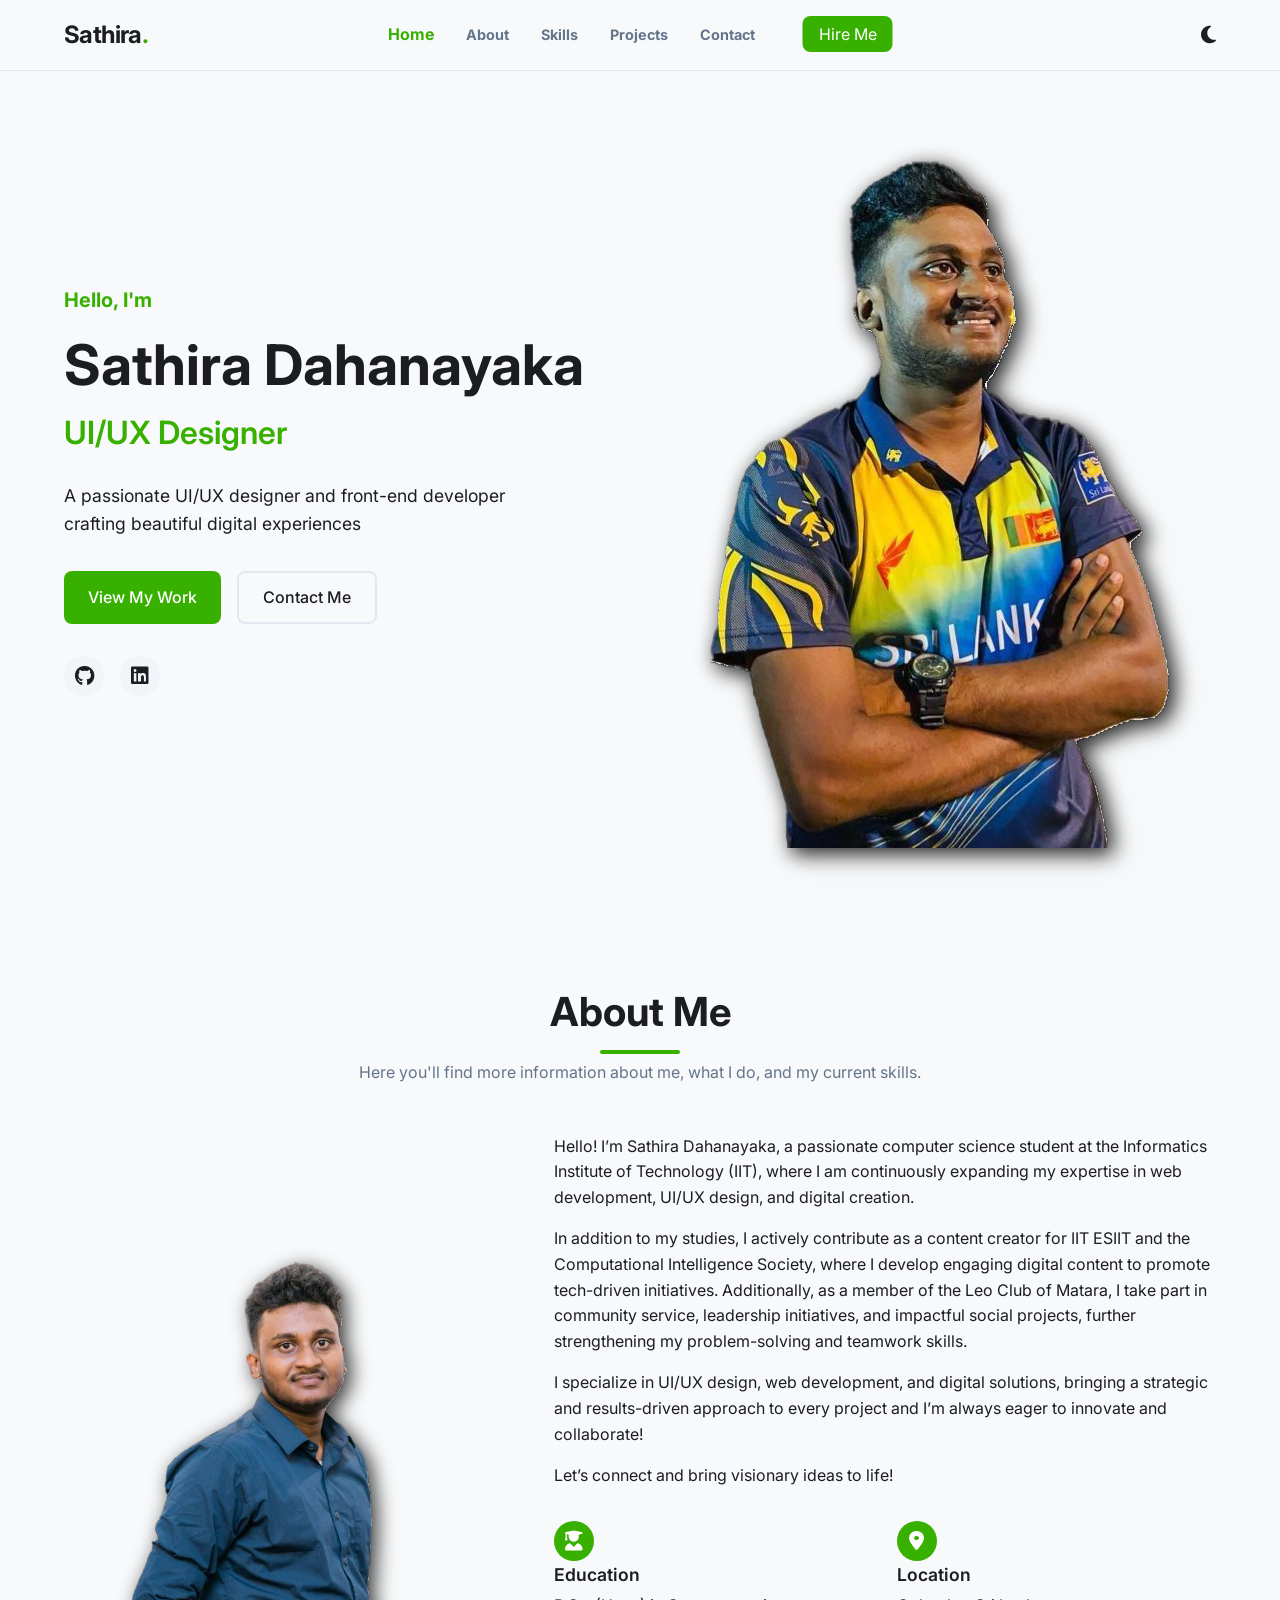
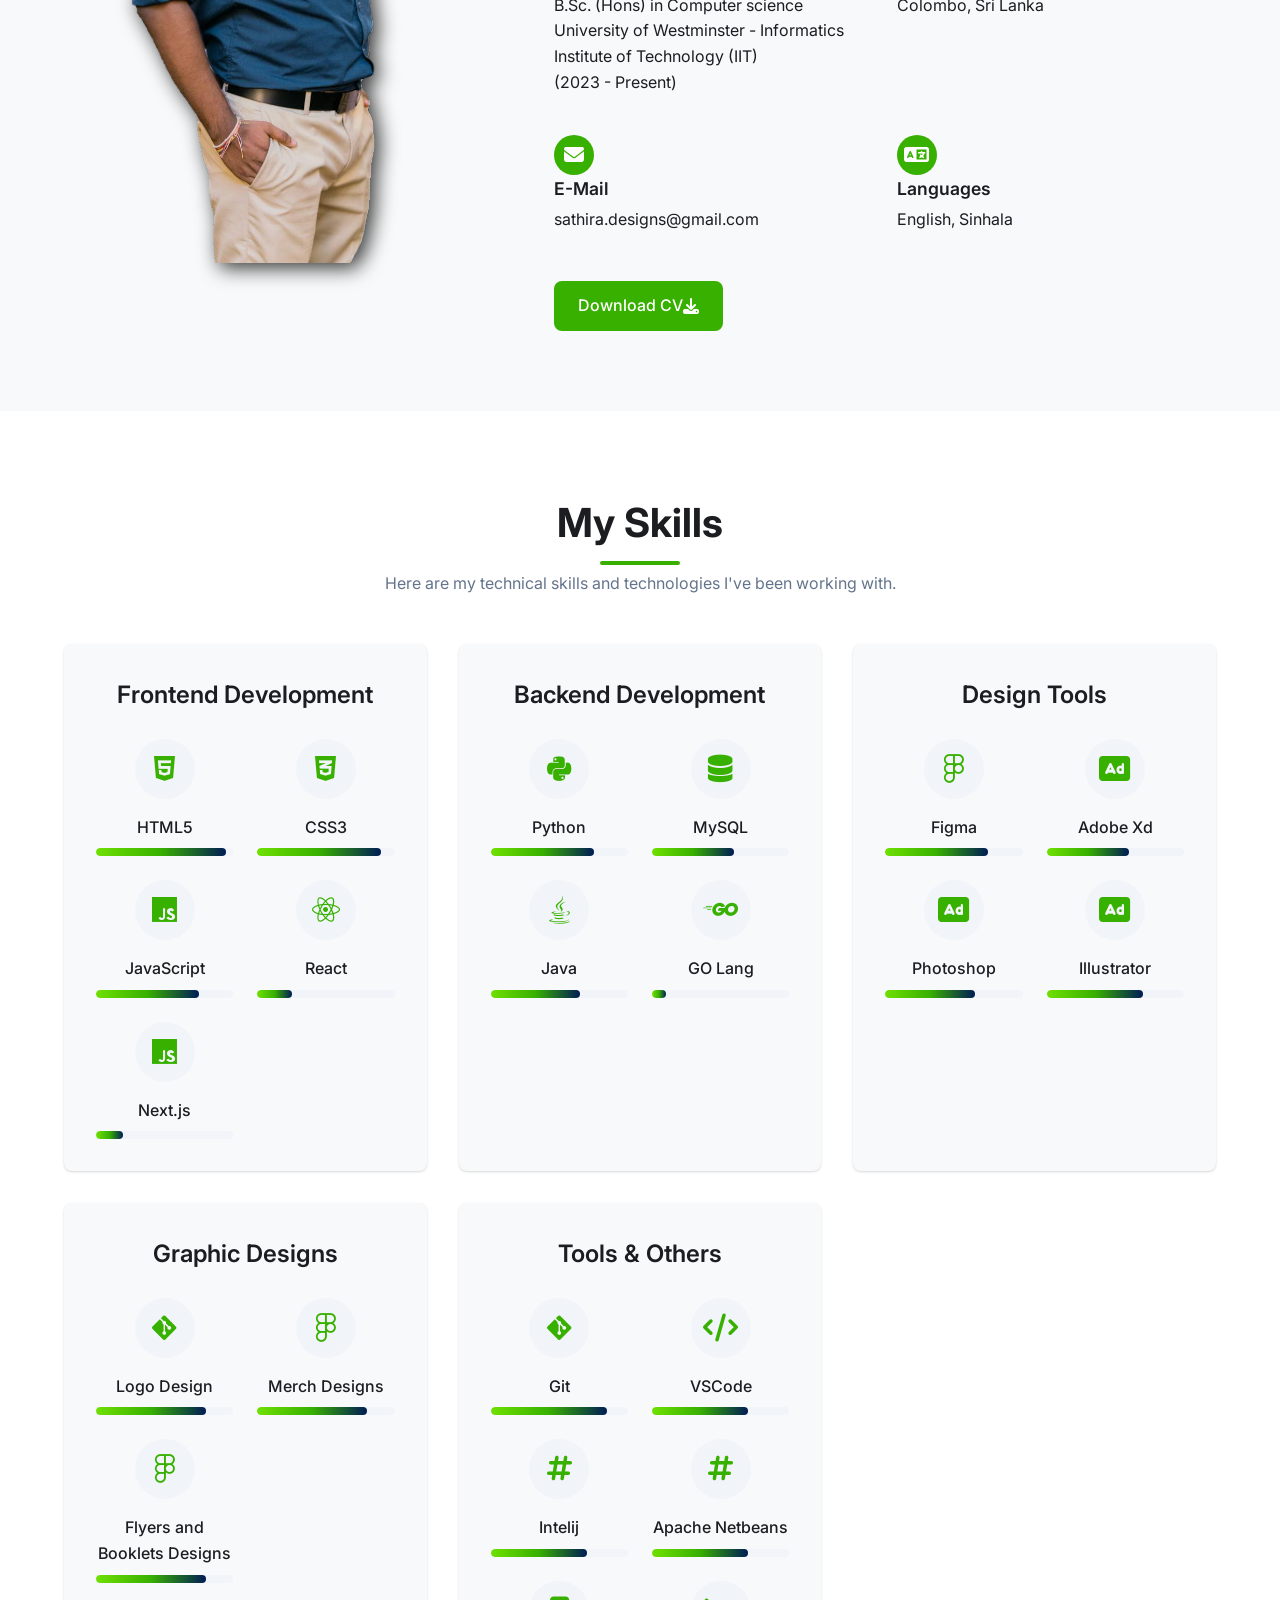
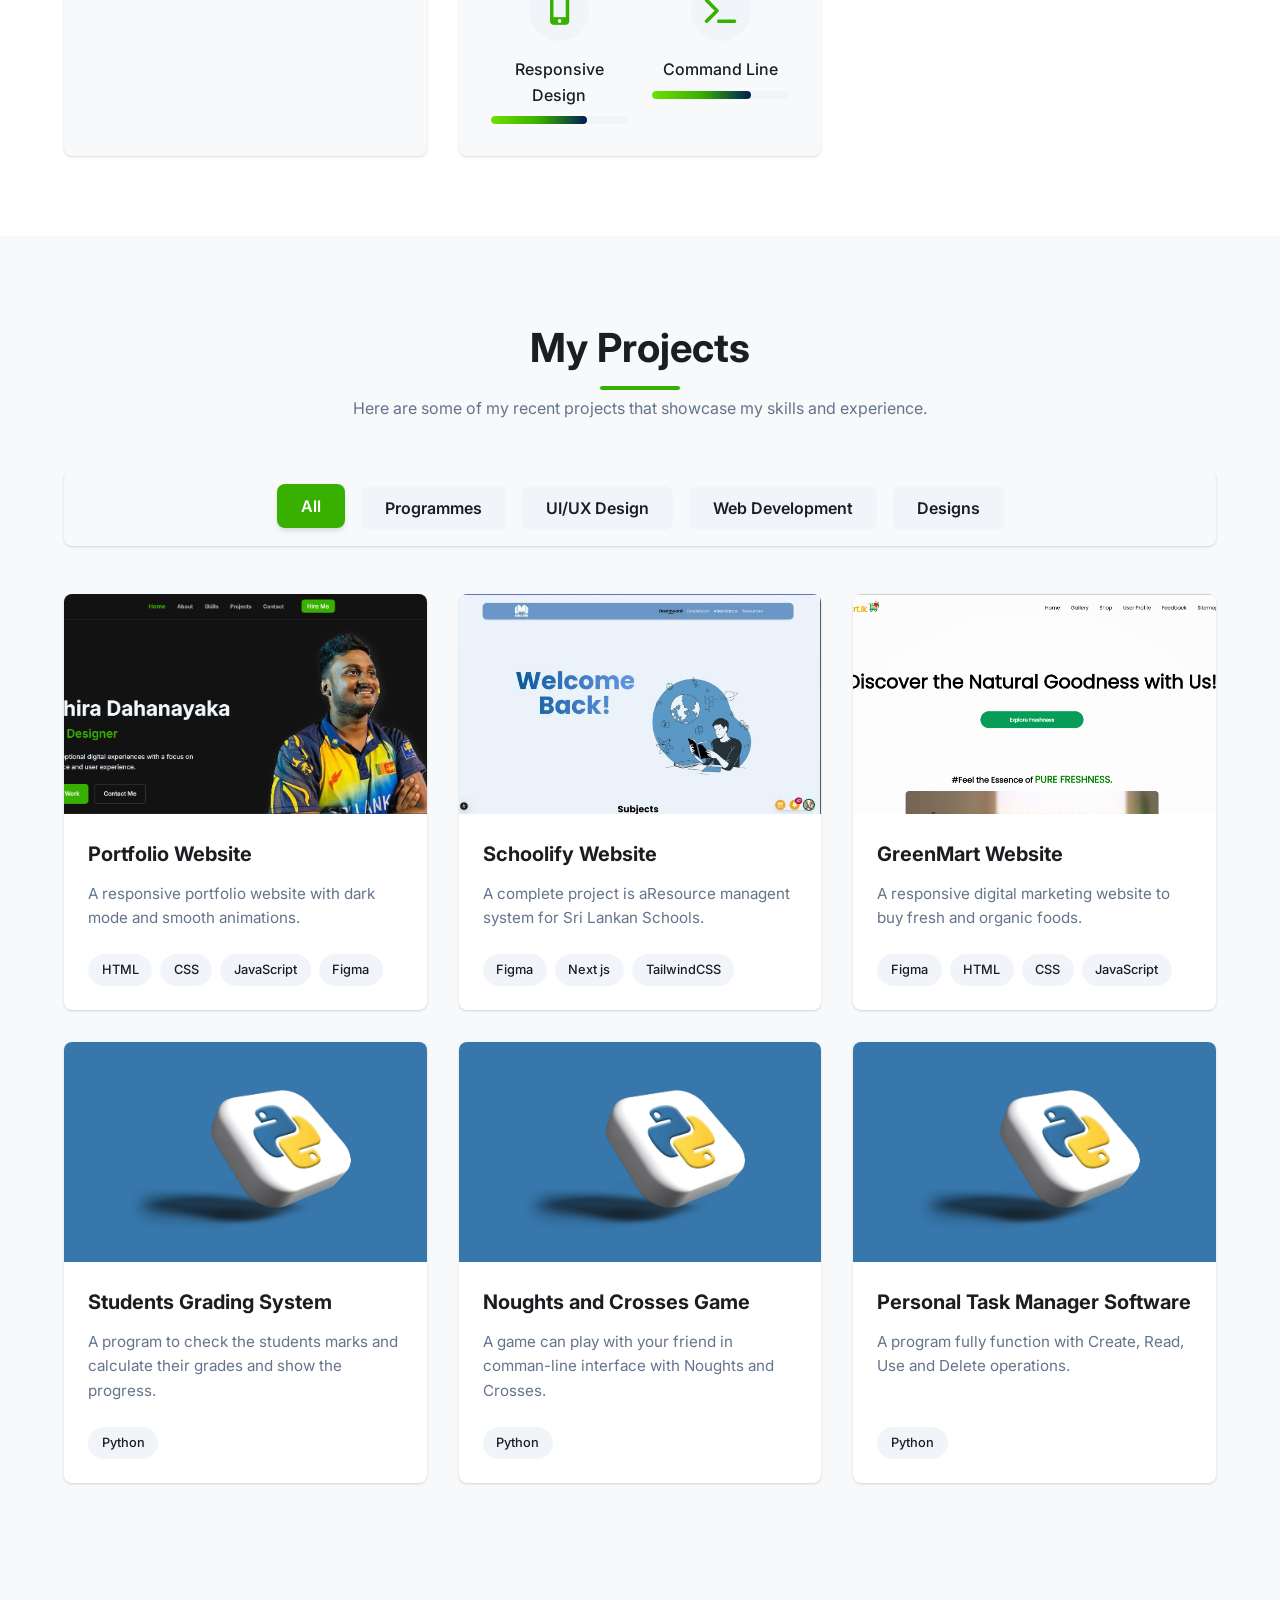
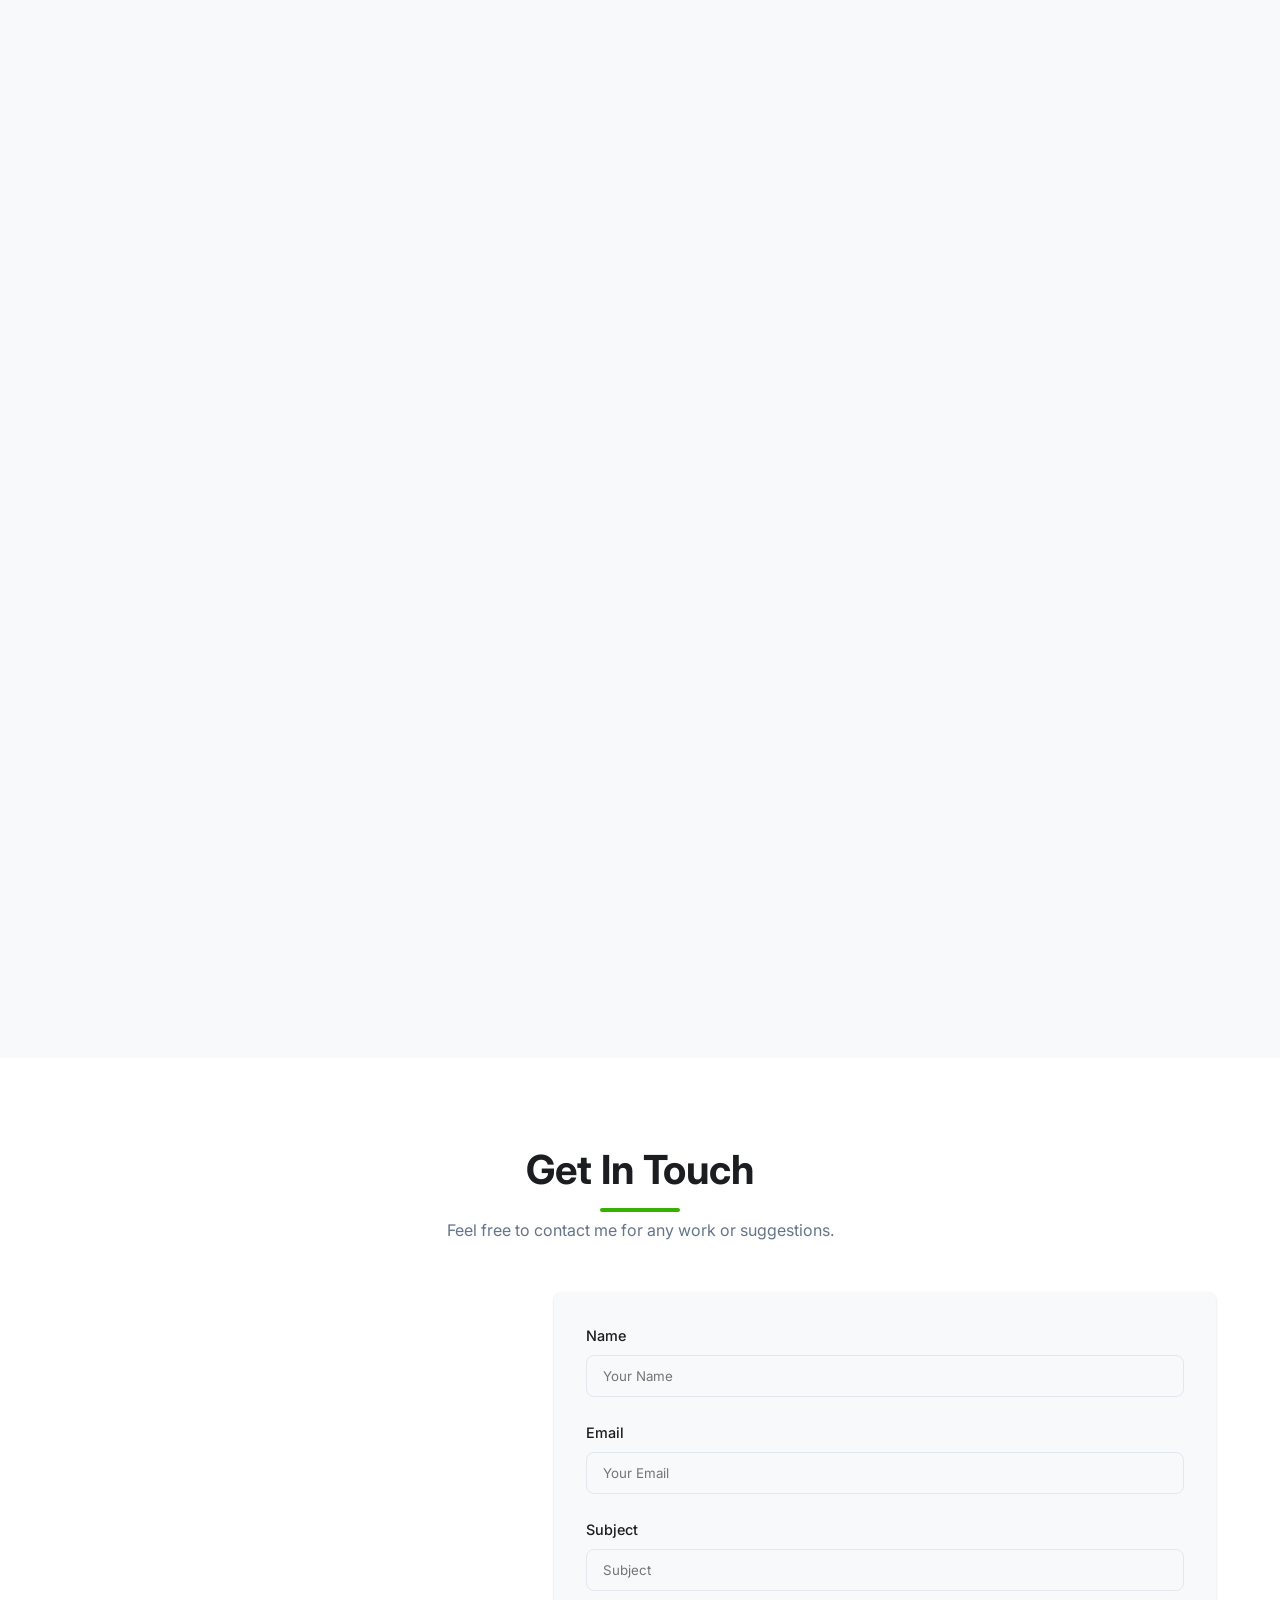
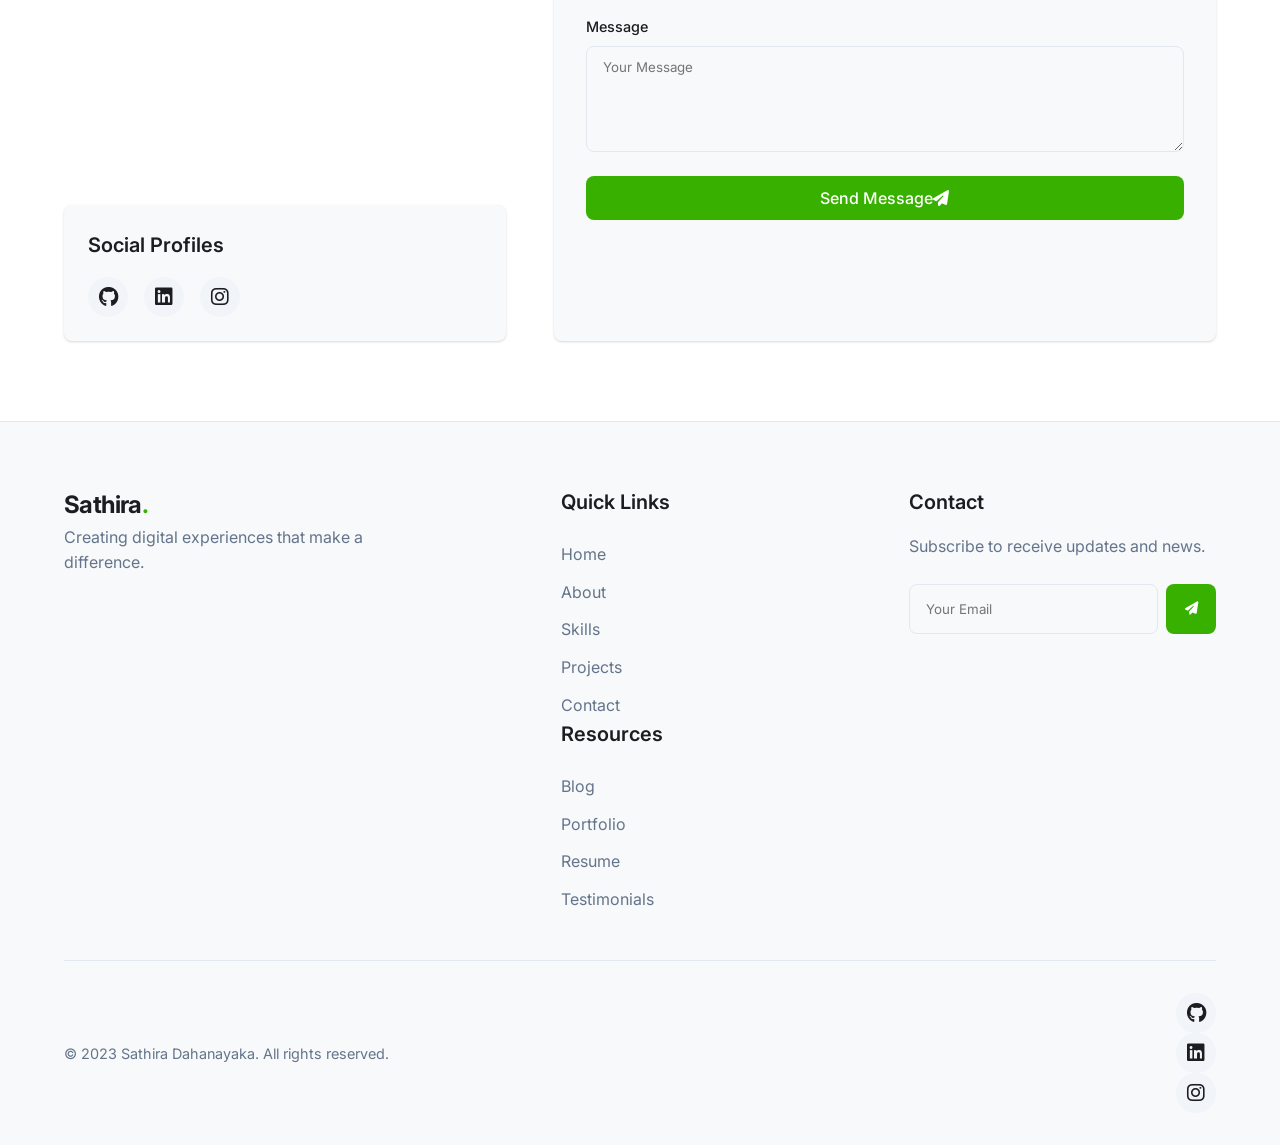
==== index.html @ 3f2afbb6 "first commit" ====
<!DOCTYPE html>
<html lang="en" class="dark">
    <head>
        <meta charset="UTF-8">
        <meta name="viewport" content="width=device-width, initial-scale=1.0">
        <title>Sathira Dahanayaka | Portfolio</title>
        <meta name="description" content="Sathira Dahanayaka's portfolio website showcasing skills, projects, and contact information.">
        <link rel="stylesheet" href="styles.css">
        <link rel="icon" href="Assests/Port3.ico" sizes="64x64">
        <link rel="apple-touch-icon" sizes="180x180" href="Port2.png">
        <link rel="preconnect" href="https://fonts.googleapis.com">
        <link rel="preconnect" href="https://fonts.gstatic.com" crossorigin>
        <link href="https://fonts.googleapis.com/css2?family=Inter:wght@300;400;500;600;700&display=swap" rel="stylesheet">
        <!-- Font Awesome for icons -->
        <link rel="stylesheet" href="https://cdnjs.cloudflare.com/ajax/libs/font-awesome/6.4.0/css/all.min.css">
    </head>
    <body>
        <header class="header">
            <div class="container">
                <a href="#" class="logo">Sathira<span class="logo-dot">.</span></a>
                <nav class="nav">
                    <ul class="nav-list">
                        <li><a href="#home" class="nav-link-active">Home</a></li>
                        <li><a href="#about" class="nav-link">About</a></li>
                        <li><a href="#skills" class="nav-link">Skills</a></li>
                        <li><a href="#projects" class="nav-link">Projects</a></li>
                        <li><a href="#contact" class="nav-link">Contact</a></li>
                        <li><a href="#contact" class="hire-me-btn">Hire Me</a></li>
                    </ul>
                </nav>

                <button class="theme-toggle" aria-label="Toggle theme">
                    <i class="fas fa-moon"></i>
                </button>

                <button class="mobile-nav-toggle" aria-label="Toggle menu">
                    <i class="fas fa-bars"></i>
                </button>
            </div>
        </header>

        <!-- Hero Section -->
        <section id="home" class="hero-section">
            <div class="container">
                <div class="hero-content">
                    <div class="hero-text">
                        <p class="hero-greeting">Hello, I'm</p>
                        <h1 class="hero-name">Sathira Dahanayaka</h1>
                        <h2 class="hero-title"><span id="typing-text" class="typing-text"></span><span class="typing-effect-separator"> </span></h2>
                        <p class="hero-description">A passionate UI/UX designer and front-end developer crafting beautiful digital experiences</p>
                        <!-- <p class="hero-description">I build exceptional digital experiences with a focus on performance and user experience.</p> -->
                        <div class="hero-cta">
                            <a href="#projects" class="btn btn-primary">View My Work</a>
                            <a href="#contact" class="btn btn-outline">Contact Me</a>
                        </div>
                        <div class="social-links">
                            <a href="https://github.com/SathiraHD" class="social-link" aria-label="GitHub"><i class="fab fa-github"></i></a>
                            <a href="http://www.linkedin.com/in/sathira-dahanayaka" class="social-link" aria-label="LinkedIn"><i class="fab fa-linkedin"></i></a>
                        </div>
                    </div>
                    <div class="hero-image">
                        <div class="image-container">
                            <img src="Assests/IMG.png" alt="Sathira Dahanayaka" class="profile-image">
                        </div>
                    </div>
                </div>
            </div>
            <br>
        </section>

        <!-- About Section -->
        <section id="about" class="section-padding"> 
            <div class="container">
                <div class="section-header">
                    <h2 class="section-title">About Me</h2>
                    <p class="section-description">Here you'll find more information about me, what I do, and my current skills.</p>
                </div>
                <div class="about-content">
                    <div class="about-image">
                        <img src="Assests/proIMG.png" alt="About Me" class="about-img">
                    </div>
                    <div class="about-text">
                        <p>
                            Hello! I’m Sathira Dahanayaka, a passionate computer science student at the Informatics Institute of Technology (IIT), where I am continuously expanding my expertise in web development, UI/UX design, and digital creation.
                        </p>
                        <p>
                            In addition to my studies, I actively contribute as a content creator for IIT ESIIT and the Computational Intelligence Society, where I develop engaging digital content to promote tech-driven initiatives. Additionally, as a member of the Leo Club of Matara, I take part in community service, leadership initiatives, and impactful social projects, further strengthening my problem-solving and teamwork skills.
                        </p>
                        <p>
                            I specialize in UI/UX design, web development, and digital solutions, bringing a strategic and results-driven approach to every project and I’m always eager to innovate and collaborate!
                        </p>
                        <p>
                            Let’s connect and bring visionary ideas to life!
                        </p>
                        <div class="about-details">
                            <div class="detail-item">
                                <span class="detail-icon"><i class="fas fa-user-graduate"></i></span>
                                <div class="detail-content">
                                    <h4>Education</h4>
                                    <p>
                                        B.Sc. (Hons) in Computer science
                                        University of Westminster - Informatics Institute of Technology (IIT)<br>(2023 - Present)
                                    </p>
                                </div>
                            </div>
                            <div class="detail-item">
                                <span class="detail-icon"><i class="fas fa-map-marker-alt"></i></span>
                                <div class="detail-content">
                                    <h4>Location</h4>
                                    <p>Colombo, Sri Lanka</p>
                                </div>
                            </div>
                            <div class="detail-item">
                                <span class="detail-icon"><i class="fa-solid fa-envelope"></i></span>
                                <div class="detail-content">
                                    <h4>E-Mail</h4>
                                    <p>sathira.designs@gmail.com</p>
                                </div>
                            </div>
                            <div class="detail-item">
                                <span class="detail-icon"><i class="fas fa-language"></i></span>
                                <div class="detail-content">
                                    <h4>Languages</h4>
                                    <p>English, Sinhala</p>
                                </div>
                            </div>
                        </div>
                        <a href="Assests/Sathira_Dahanayaka.pdf" class="btn btn-primary">Download CV <i class="fas fa-download"></i></a>
                    </div>
                </div>
            </div>
        </section>

        <!-- Skills Section -->
        <section id="skills" class="section-padding skills-section">
            <div class="container">
                <div class="section-header">
                    <h2 class="section-title">My Skills</h2>
                    <p class="section-description">Here are my technical skills and technologies I've been working with.</p>
                </div>
                <div class="skills-categories">
                    <div class="skills-category">
                        <h3 class="category-title">Frontend Development</h3>
                        <div class="skills-grid">
                            <div class="skill-item">
                                <div class="skill-icon"><i class="fab fa-html5"></i></div>
                                <h4 class="skill-name">HTML5</h4>
                                <div class="skill-bar">
                                    <div class="skill-progress" style="width: 95%"></div>
                                </div>
                            </div>
                            <div class="skill-item">
                                <div class="skill-icon"><i class="fab fa-css3-alt"></i></div>
                                <h4 class="skill-name">CSS3</h4>
                                <div class="skill-bar">
                                    <div class="skill-progress" style="width: 90%"></div>
                                </div>
                            </div>
                            <div class="skill-item">
                                <div class="skill-icon"><i class="fab fa-js"></i></div>
                                <h4 class="skill-name">JavaScript</h4>
                                <div class="skill-bar">
                                    <div class="skill-progress" style="width: 75%"></div>
                                </div>
                            </div>
                            <div class="skill-item">
                                <div class="skill-icon"><i class="fab fa-react"></i></div>
                                <h4 class="skill-name">React</h4>
                                <div class="skill-bar">
                                    <div class="skill-progress" style="width: 25%"></div>
                                </div>
                            </div>
                            <div class="skill-item">
                                <div class="skill-icon"><i class="fab fa-js"></i></div>
                                <h4 class="skill-name">Next.js</h4>
                                <div class="skill-bar">
                                    <div class="skill-progress" style="width: 20%"></div>
                                </div>
                            </div>
                        </div>
                    </div>
                    <div class="skills-category">
                        <h3 class="category-title">Backend Development</h3>
                        <div class="skills-grid">
                            <div class="skill-item">
                                <div class="skill-icon"><i class="fa-brands fa-python"></i></div>
                                <h4 class="skill-name">Python</h4>
                                <div class="skill-bar">
                                    <div class="skill-progress" style="width: 75%"></div>
                                </div>
                            </div>
                            <div class="skill-item">
                                <div class="skill-icon"><i class="fas fa-database"></i></div>
                                <h4 class="skill-name">MySQL</h4>
                                <div class="skill-bar">
                                    <div class="skill-progress" style="width: 60%"></div>
                                </div>
                            </div>
                            <div class="skill-item">
                                <div class="skill-icon"><i class="fa-brands fa-java"></i></div>
                                <h4 class="skill-name">Java</h4>
                                <div class="skill-bar">
                                    <div class="skill-progress" style="width: 65%"></div>
                                </div>
                            </div>
                            <div class="skill-item">
                                <div class="skill-icon"><i class="fa-brands fa-golang"></i></div>
                                <h4 class="skill-name">GO Lang</h4>
                                <div class="skill-bar">
                                    <div class="skill-progress" style="width: 10%"></div>
                                </div>
                            </div>
                        </div>
                    </div>
                    <div class="skills-category">
                        <h3 class="category-title">Design Tools</h3>
                        <div class="skills-grid">
                            <div class="skill-item">
                                <div class="skill-icon"><i class="fab fa-figma"></i></div>
                                <h4 class="skill-name">Figma</h4>
                                <div class="skill-bar">
                                    <div class="skill-progress" style="width: 75%"></div>
                                </div>
                            </div>
                            <div class="skill-item">
                                <div class="skill-icon"><i class="fas fa-ad"></i></div>
                                <h4 class="skill-name">Adobe Xd</h4>
                                <div class="skill-bar">
                                    <div class="skill-progress" style="width: 60%"></div>
                                </div>
                            </div>
                            <div class="skill-item">
                                <div class="skill-icon"><i class="fas fa-ad"></i></div>
                                <h4 class="skill-name">Photoshop</h4>
                                <div class="skill-bar">
                                    <div class="skill-progress" style="width: 65%"></div>
                                </div>
                            </div>
                            <div class="skill-item">
                                <div class="skill-icon"><i class="fas fa-ad"></i></div>
                                <h4 class="skill-name">Illustrator</h4>
                                <div class="skill-bar">
                                    <div class="skill-progress" style="width: 70%"></div>
                                </div>
                            </div>
                        </div>
                    </div>
                    <div class="skills-category">
                        <h3 class="category-title">Graphic Designs</h3>
                        <div class="skills-grid">
                            <div class="skill-item">
                                <div class="skill-icon"><i class="fab fa-git-alt"></i></div>
                                <h4 class="skill-name">Logo Design</h4>
                                <div class="skill-bar">
                                    <div class="skill-progress" style="width: 80%"></div>
                                </div>
                            </div>
                            <div class="skill-item">
                                <div class="skill-icon"><i class="fab fa-figma"></i></div>
                                <h4 class="skill-name">Merch Designs</h4>
                                <div class="skill-bar">
                                    <div class="skill-progress" style="width: 80%"></div>
                                </div>
                            </div>
                            <div class="skill-item">
                                <div class="skill-icon"><i class="fab fa-figma"></i></div>
                                <h4 class="skill-name">Flyers and Booklets Designs</h4>
                                <div class="skill-bar">
                                    <div class="skill-progress" style="width: 80%"></div>
                                </div>
                            </div>
                        </div>
                    </div>
                    <div class="skills-category">
                        <h3 class="category-title">Tools & Others</h3>
                        <div class="skills-grid">
                            <div class="skill-item">
                                <div class="skill-icon"><i class="fab fa-git-alt"></i></div>
                                <h4 class="skill-name">Git</h4>
                                <div class="skill-bar">
                                    <div class="skill-progress" style="width: 85%"></div>
                                </div>
                            </div>
                            <div class="skill-item">
                                <div class="skill-icon"><i class="fa-solid fa-code"></i></div>
                                <h4 class="skill-name">VSCode</h4>
                                <div class="skill-bar">
                                    <div class="skill-progress" style="width: 70%"></div>
                                </div>
                            </div>
                            <div class="skill-item">
                                <div class="skill-icon"><i class="fa-solid fa-hashtag"></i></div>
                                <h4 class="skill-name">Intelij</h4>
                                <div class="skill-bar">
                                    <div class="skill-progress" style="width: 70%"></div>
                                </div>
                            </div>
                            <div class="skill-item">
                                <div class="skill-icon"><i class="fa-solid fa-hashtag"></i></div>
                                <h4 class="skill-name">Apache Netbeans</h4>
                                <div class="skill-bar">
                                    <div class="skill-progress" style="width: 70%"></div>
                                </div>
                            </div>
                            <div class="skill-item">
                                <div class="skill-icon"><i class="fas fa-mobile-alt"></i></div>
                                <h4 class="skill-name">Responsive Design</h4>
                                <div class="skill-bar">
                                    <div class="skill-progress" style="width: 70%"></div>
                                </div>
                            </div>
                            <div class="skill-item">
                                <div class="skill-icon"><i class="fas fa-terminal"></i></div>
                                <h4 class="skill-name">Command Line</h4>
                                <div class="skill-bar">
                                    <div class="skill-progress" style="width: 72%"></div>
                                </div>
                            </div>
                        </div>
                    </div>
                </div>
            </div>
        </section>

        <!-- Projects Section -->
        <section id="projects" class="section-padding">
            <div class="container">
                <div class="section-header">
                    <h2 class="section-title">My Projects</h2>
                    <p class="section-description">Here are some of my recent projects that showcase my skills and experience.</p>
                </div>
                <div class="projects-filter-container">
                    <div class="projects-filter main-filter">
                        <button class="filter-btn active" data-filter="all">All</button>
                        <button class="filter-btn" data-filter="prog">Programmes</button>
                        <button class="filter-btn" data-filter="uiux">UI/UX Design</button>
                        <button class="filter-btn" data-filter="web">Web Development</button>
                        <button class="filter-btn" data-filter="design">Designs</button>
                    </div>
                    
                    <!-- Sub-filter for Design category -->
                    <div class="projects-filter sub-filter" id="design-sub-filter">
                        <button class="sub-filter-btn active" data-subfilter="all">All</button>
                        <button class="sub-filter-btn" data-subfilter="logos">Logos</button>
                        <button class="sub-filter-btn" data-subfilter="flyers">Flyers</button>
                        <button class="sub-filter-btn" data-subfilter="newsletter">News Letter Designs</button>
                        <button class="sub-filter-btn" data-subfilter="jersey">Jersey</button>
                    </div>
                </div>
                
                <div class="projects-grid">
                    <!-- Project 1 -->
                    <div class="project-card" data-category="web">
                        <div class="project-img">
                            <img src="Assests/Portfolio_Sathira.png" alt="Portfolio Website">
                            <div class="project-overlay">
                                <div class="project-links">
                                    <a href="#" class="project-link" aria-label="View Project"><i class="fa-solid fa-up-right-from-square"></i></a>
                                    <a href="#" class="project-link" aria-label="View Code"><i class="fab fa-github"></i></a>
                                </div>
                            </div>
                        </div>
                        <div class="project-info">
                            <h3 class="project-title">Portfolio Website</h3>
                            <p class="project-description">A responsive portfolio website with dark mode and smooth animations.</p>
                            <div class="project-tech">
                                <span class="tech-tag">HTML</span>
                                <span class="tech-tag">CSS</span>
                                <span class="tech-tag">JavaScript</span>
                                <span class="tech-tag">Figma</span>
                            </div>
                        </div>
                    </div>
                    
                    <!-- Project 2 -->
                    <div class="project-card" data-category="web">
                        <div class="project-img">
                            <img src="Assests/Schoolify.jpg" alt="Scchoolify Website">
                            <div class="project-overlay">
                                <div class="project-links">
                                    <a href="https://www.getschoolify.com" class="project-link" aria-label="View Project"><i class="fa-solid fa-up-right-from-square"></i></a>
                                    <a href="https://github.com/Team-Schoolify/SDGP-Schoolify.git" class="project-link" aria-label="View Code"><i class="fab fa-github"></i></a>
                                </div>
                            </div>
                        </div>
                        <div class="project-info">
                            <h3 class="project-title">Schoolify Website</h3>
                            <p class="project-description">A complete project is aResource managent system for Sri Lankan Schools.</p>
                            <div class="project-tech">
                                <span class="tech-tag">Figma</span>
                                <span class="tech-tag">Next js</span>
                                <span class="tech-tag">TailwindCSS</span>
                            </div>
                        </div>
                    </div>
                    
                    <!-- Project 3 -->
                    <div class="project-card" data-category="web">
                        <div class="project-img">
                            <img src="Assests/GreenMart.png" alt="GreenMart Website">
                            <div class="project-overlay">
                                <div class="project-links">
                                    <!-- <a href="#" class="project-link" aria-label="View Project"><i class="fas fa-eye"></i></a> -->
                                    <a href="https://github.com/SathiraHD/GreenMart-Website" class="project-link" aria-label="View Code"><i class="fab fa-github"></i></a>
                                </div>
                            </div>
                        </div>
                        <div class="project-info">
                            <h3 class="project-title">GreenMart Website</h3>
                            <p class="project-description">A responsive digital marketing website to buy fresh and organic foods.</p>
                            <div class="project-tech">
                                <span class="tech-tag">Figma</span>
                                <span class="tech-tag">HTML</span>
                                <span class="tech-tag">CSS</span>
                                <span class="tech-tag">JavaScript</span>
                            </div>
                        </div>
                    </div>
                    
                    <!-- Project 4 -->
                    <div class="project-card" data-category="prog">
                        <div class="project-img">
                            <img src="Assests/python.jpg" alt="Students Grading System">
                            <div class="project-overlay">
                                <div class="project-links">
                                    <!-- <a href="#" class="project-link" aria-label="View Project"><i class="fas fa-eye"></i></a> -->
                                    <a href="https://github.com/SathiraHD/Student-Grading-System.git" class="project-link" aria-label="View Code"><i class="fab fa-github"></i></a>
                                </div>
                            </div>
                        </div>
                        <div class="project-info">
                            <h3 class="project-title">Students Grading System</h3>
                            <p class="project-description">A program to check the students marks and calculate their grades and show the progress.</p>
                            <div class="project-tech">
                                <span class="tech-tag">Python</span>
                                <!-- <span class="tech-tag">Vue.js</span> -->
                            </div>
                        </div>
                    </div>
                    
                    <!-- Project 5 -->
                    <div class="project-card" data-category="prog">
                        <div class="project-img">
                            <img src="Assests/python.jpg" alt="Noughts and Crosses Game">
                            <div class="project-overlay">
                                <div class="project-links">
                                    <!-- <a href="#" class="project-link" aria-label="View Project"><i class="fas fa-eye"></i></a> -->
                                    <a href="https://github.com/SathiraHD/Noughts-And-Crosses-game.git" class="project-link" aria-label="View Code"><i class="fab fa-github"></i></a>
                                </div>
                            </div>
                        </div>
                        <div class="project-info">
                            <h3 class="project-title">Noughts and Crosses Game</h3>
                            <p class="project-description">A game can play with your friend in comman-line interface with Noughts and Crosses.</p>
                            <div class="project-tech">
                                <span class="tech-tag">Python</span>
                            </div>
                        </div>
                    </div>

                    <div class="project-card" data-category="prog">
                        <div class="project-img">
                            <img src="Assests/python.jpg" alt="Personal Task Manager Software">
                            <div class="project-overlay">
                                <div class="project-links">
                                    <!-- <a href="#" class="project-link" aria-label="View Project"><i class="fas fa-eye"></i></a> -->
                                    <a href="https://github.com/SathiraHD/Personal-Task-Manager.git" class="project-link" aria-label="View Code"><i class="fab fa-github"></i></a>
                                </div>
                            </div>
                        </div>
                        <div class="project-info">
                            <h3 class="project-title">Personal Task Manager Software</h3>
                            <p class="project-description">A program fully function with Create, Read, Use and Delete operations.</p>
                            <div class="project-tech">
                                <span class="tech-tag">Python</span>
                            </div>
                        </div>
                    </div>

                    <div class="project-card" data-category="prog">
                        <div class="project-img">
                            <img src="Assests/java.jpg" alt="Plane Seats Management System">
                            <div class="project-overlay">
                                <div class="project-links">
                                    <!-- <a href="#" class="project-link" aria-label="View Project"><i class="fas fa-eye"></i></a> -->
                                    <a href="https://github.com/SathiraHD/Plane-Seats-Management-System.git" class="project-link" aria-label="View Code"><i class="fab fa-github"></i></a>
                                </div>
                            </div>
                        </div>
                        <div class="project-info">
                            <h3 class="project-title">Plane Seats Management System</h3>
                            <p class="project-description">A program to check the seats of the plane is available or not, seat booking and remove booked seats.</p>
                            <div class="project-tech">
                                <span class="tech-tag">Java</span>
                                <span class="tech-tag">Java-OOP Concepts</span>
                            </div>
                        </div>
                    </div>

                    <!-- Project 6 - Logo Design -->
                    <div class="project-card" data-category="uiux">
                        <div class="project-img">
                            <img src="Assests/GrabIT.png" alt="Grab-IT">
                            <div class="project-overlay">
                                <div class="project-links">
                                    <!-- <a href="#" class="project-link" aria-label="View Project"><i class="fas fa-eye"></i></a> -->
                                    <a href="https://www.figma.com/design/Y0L2nphEgT3VD9SxFSE7y1/Grab-IT?node-id=0-1&t=fG76YQipatTRUCge-1" class="project-link" aria-label="View Code"><i class="fa-brands fa-figma"></i></a>
                                </div>
                            </div>
                        </div>
                        <div class="project-info">
                            <h3 class="project-title">Grab-IT</h3>
                            <p class="project-description">An on-going project to buy and sell non-disposable items.</p>
                            <div class="project-tech">
                                <span class="tech-tag">Figma</span>
                                <span class="tech-tag">Photoshop</span>
                                <span class="tech-tag">Illustrator</span>
                                <span class="tech-tag">UX Design</span>
                            </div>
                        </div>
                    </div>

                    <div class="project-card" data-category="uiux">
                        <div class="project-img">
                            <img src="Assests/Route.png" alt="Route">
                            <div class="project-overlay">
                                <div class="project-links">
                                    <!-- <a href="#" class="project-link" aria-label="View Project"><i class="fas fa-eye"></i></a> -->
                                    <a href="https://www.figma.com/design/qpYfj2sTmjcyJMduAQlC4t/Route?node-id=0-1&t=fj1fnZjrhPnhCAZG-1" class="project-link" aria-label="View Code"><i class="fa-brands fa-figma"></i></a>
                                </div>
                            </div>
                        </div>
                        <div class="project-info">
                            <h3 class="project-title">Route</h3>
                            <p class="project-description">An on-going Ui/Ux project to navigate Sri Lankan public transportation.</p>
                            <div class="project-tech">
                                <span class="tech-tag">Figma</span>
                                <span class="tech-tag">Photoshop</span>
                                <span class="tech-tag">Illustrator</span>
                                <span class="tech-tag">UX Design</span>
                            </div>
                        </div>
                    </div>

                    <div class="project-card" data-category="uiux">
                        <div class="project-img">
                            <img src="Assests/SailsCare.png" alt="SailsCare">
                            <div class="project-overlay">
                                <div class="project-links">
                                    <!-- <a href="#" class="project-link" aria-label="View Project"><i class="fas fa-eye"></i></a> -->
                                    <a href="https://www.figma.com/design/6TEt1Mh17DgL2rV28k7NMy/Sails-Care?node-id=285-901&t=fxrBWMpJQE7VgNEp-1" class="project-link" aria-label="View Code"><i class="fa-brands fa-figma"></i></a>
                                </div>
                            </div>
                        </div>
                        <div class="project-info">
                            <h3 class="project-title">SailsCare</h3>
                            <p class="project-description">An on-going Ui/Ux project to secure the sailors.</p>
                            <div class="project-tech">
                                <span class="tech-tag">Figma</span>
                                <span class="tech-tag">Photoshop</span>
                                <span class="tech-tag">Illustrator</span>
                                <span class="tech-tag">UX Design</span>
                            </div>
                        </div>
                    </div>

                    <!-- Project 7 - Flyer Design -->
                    <div class="project-card" data-category="design" data-subcategory="logos">
                        <div class="project-img">
                            <img src="Assests/Schoolifylogo_fnl.png" alt="Schoolify Website Logo">
                            <div class="project-overlay">
                                <div class="project-links">
                                    <a href="#" class="project-link" aria-label="View Project"><i class="fas fa-eye"></i></a>
                                    <a href="#" class="project-link" aria-label="View Code"><i class="fab fa-github"></i></a>
                                </div>
                            </div>
                        </div>
                        <div class="project-info">
                            <h3 class="project-title">Schoolify Website Logo</h3>
                            <p class="project-description">New logo for schoolify website.</p>
                            <div class="project-tech">
                                <span class="tech-tag">Photoshop</span>
                                <span class="tech-tag">Illustrator</span>
                                <span class="tech-tag">Logo Design</span>
                                <span class="tech-tag">Branding</span>
                            </div>
                        </div>
                    </div>

                    <!-- Project 8 - Newsletter Design -->
                    <div class="project-card" data-category="design" data-subcategory="logos">
                        <div class="project-img">
                            <img src="Assests/Slogo2.png" alt="Newsletter Design">
                            <div class="project-overlay">
                                <div class="project-links">
                                    <a href="#" class="project-link" aria-label="View Project"><i class="fas fa-eye"></i></a>
                                    <a href="#" class="project-link" aria-label="View Code"><i class="fab fa-github"></i></a>
                                </div>
                            </div>
                        </div>
                        <div class="project-info">
                            <h3 class="project-title">Gaming Creator Logo Design</h3>
                            <p class="project-description">New logo for a gaming content creator.</p>
                            <div class="project-tech">
                                <span class="tech-tag">Photoshop</span>
                                <span class="tech-tag">Illustrator</span>
                            </div>
                        </div>
                    </div>

                    <!-- Project 9 - Jersey Design -->
                    <div class="project-card" data-category="design" data-subcategory="jersey">
                        <div class="project-img">
                            <img src="Assests/Sport_Jersey.png" alt="Sports Jersey Design">
                            <div class="project-overlay">
                                <div class="project-links">
                                    <a href="#" class="project-link" aria-label="View Project"><i class="fas fa-eye"></i></a>
                                    <a href="#" class="project-link" aria-label="View Code"><i class="fab fa-github"></i></a>
                                </div>
                            </div>
                        </div>
                        <div class="project-info">
                            <h3 class="project-title">Sports Team Jersey</h3>
                            <p class="project-description">Custom jersey designs for sports teams featuring dynamic graphics, team colors.</p>
                            <div class="project-tech">
                                <span class="tech-tag">Illustrator</span>
                                <span class="tech-tag">Photoshop</span>
                            </div>
                        </div>
                    </div>

                    <div class="project-card" data-category="design" data-subcategory="jersey">
                        <div class="project-img">
                            <img src="Assests/Gaming_Jersey.png" alt="Gaming Jersey Design">
                            <div class="project-overlay">
                                <div class="project-links">
                                    <a href="#" class="project-link" aria-label="View Project"><i class="fas fa-eye"></i></a>
                                    <a href="#" class="project-link" aria-label="View Code"><i class="fab fa-github"></i></a>
                                </div>
                            </div>
                        </div>
                        <div class="project-info">
                            <h3 class="project-title">Cuztomized Gaming Jersey</h3>
                            <p class="project-description">Custom jersey designs for a gaming video creator.</p>
                            <div class="project-tech">
                                <span class="tech-tag">Illustrator</span>
                                <span class="tech-tag">Photoshop</span>
                            </div>
                        </div>
                    </div>

                    <div class="project-card" data-category="design" data-subcategory="newsletter">
                        <div class="project-img">
                            <img src="Assests/Australia_Booklet.jpg" alt="Booklet Design">
                            <div class="project-overlay">
                                <div class="project-links">
                                    <a href="#" class="project-link" aria-label="View Project"><i class="fas fa-eye"></i></a>
                                    <a href="#" class="project-link" aria-label="View Code"><i class="fab fa-github"></i></a>
                                </div>
                            </div>
                        </div>
                        <div class="project-info">
                            <h3 class="project-title">Booklet Design</h3>
                            <!-- <p class="project-description">Custom jersey designs for sports teams featuring dynamic graphics, team colors, and sponsor placements.</p> -->
                            <div class="project-tech">
                                <span class="tech-tag">Photoshop</span>
                                <span class="tech-tag">Booklet Design</span>
                                <span class="tech-tag">Newsletter Design</span>
                            </div>
                        </div>
                    </div>

                    <div class="project-card" data-category="design" data-subcategory="newsletter">
                        <div class="project-img">
                            <img src="Assests/England_Booklet.jpg" alt="Booklet Design">
                            <div class="project-overlay">
                                <div class="project-links">
                                    <a href="#" class="project-link" aria-label="View Project"><i class="fas fa-eye"></i></a>
                                    <a href="#" class="project-link" aria-label="View Code"><i class="fab fa-github"></i></a>
                                </div>
                            </div>
                        </div>
                        <div class="project-info">
                            <h3 class="project-title">Booklet Design</h3>
                            <!-- <p class="project-description">Custom jersey designs for sports teams featuring dynamic graphics, team colors, and sponsor placements.</p> -->
                            <div class="project-tech">
                                <span class="tech-tag">Photoshop</span>
                                <span class="tech-tag">Booklet Design</span>
                                <span class="tech-tag">Newsletter Design</span>
                            </div>
                        </div>
                    </div>

                    <div class="project-card" data-category="design" data-subcategory="newsletter">
                        <div class="project-img">
                            <img src="Assests/France_Booklet.jpg" alt="Booklet Design">
                            <div class="project-overlay">
                                <div class="project-links">
                                    <a href="#" class="project-link" aria-label="View Project"><i class="fas fa-eye"></i></a>
                                    <a href="#" class="project-link" aria-label="View Code"><i class="fab fa-github"></i></a>
                                </div>
                            </div>
                        </div>
                        <div class="project-info">
                            <h3 class="project-title">Booklet Design</h3>
                            <!-- <p class="project-description">Custom jersey designs for sports teams featuring dynamic graphics, team colors, and sponsor placements.</p> -->
                            <div class="project-tech">
                                <span class="tech-tag">Photoshop</span>
                                <span class="tech-tag">Booklet Design</span>
                                <span class="tech-tag">Newsletter Design</span>
                            </div>
                        </div>
                    </div>

                    <div class="project-card" data-category="design" data-subcategory="newsletter">
                        <div class="project-img">
                            <img src="Assests/SriLanka_Booklet.jpg" alt="Booklet Design">
                            <div class="project-overlay">
                                <div class="project-links">
                                    <a href="#" class="project-link" aria-label="View Project"><i class="fas fa-eye"></i></a>
                                    <a href="#" class="project-link" aria-label="View Code"><i class="fab fa-github"></i></a>
                                </div>
                            </div>
                        </div>
                        <div class="project-info">
                            <h3 class="project-title">Booklet Design</h3>
                            <!-- <p class="project-description">Custom jersey designs for sports teams featuring dynamic graphics, team colors, and sponsor placements.</p> -->
                            <div class="project-tech">
                                <span class="tech-tag">Photoshop</span>
                                <span class="tech-tag">Booklet Design</span>
                                <span class="tech-tag">Newsletter Design</span>
                            </div>
                        </div>
                    </div>

                    <div class="project-card" data-category="design" data-subcategory="newsletter">
                        <div class="project-img">
                            <img src="Assests/USA_Booklet.jpg" alt="Booklet Design">
                            <div class="project-overlay">
                                <div class="project-links">
                                    <a href="#" class="project-link" aria-label="View Project"><i class="fas fa-eye"></i></a>
                                    <a href="#" class="project-link" aria-label="View Code"><i class="fab fa-github"></i></a>
                                </div>
                            </div>
                        </div>
                        <div class="project-info">
                            <h3 class="project-title">Booklet Design</h3>
                            <!-- <p class="project-description">Custom jersey designs for sports teams featuring dynamic graphics, team colors, and sponsor placements.</p> -->
                            <div class="project-tech">
                                <span class="tech-tag">Photoshop</span>
                                <span class="tech-tag">Booklet Design</span>
                                <span class="tech-tag">Newsletter Design</span>
                            </div>
                        </div>
                    </div>

                    <div class="project-card" data-category="design" data-subcategory="newsletter">
                        <div class="project-img">
                            <img src="Assests/Leo Of The Month_1.jpg" alt="Newsletter Design">
                            <div class="project-overlay">
                                <div class="project-links">
                                    <a href="#" class="project-link" aria-label="View Project"><i class="fas fa-eye"></i></a>
                                    <a href="#" class="project-link" aria-label="View Code"><i class="fab fa-github"></i></a>
                                </div>
                            </div>
                        </div>
                        <div class="project-info">
                            <h3 class="project-title">Newsletter Design</h3>
                            <!-- <p class="project-description">Custom jersey designs for sports teams featuring dynamic graphics, team colors, and sponsor placements.</p> -->
                            <div class="project-tech">
                                <span class="tech-tag">Photoshop</span>
                                <span class="tech-tag">Booklet Design</span>
                                <span class="tech-tag">Newsletter Design</span>
                            </div>
                        </div>
                    </div>

                    <div class="project-card" data-category="design" data-subcategory="newsletter">
                        <div class="project-img">
                            <img src="Assests/Toxic_Relationship.jpg" alt="Newsletter Design">
                            <div class="project-overlay">
                                <div class="project-links">
                                    <a href="#" class="project-link" aria-label="View Project"><i class="fas fa-eye"></i></a>
                                    <a href="#" class="project-link" aria-label="View Code"><i class="fab fa-github"></i></a>
                                </div>
                            </div>
                        </div>
                        <div class="project-info">
                            <h3 class="project-title">Newsletter Design</h3>
                            <!-- <p class="project-description">Custom jersey designs for sports teams featuring dynamic graphics, team colors, and sponsor placements.</p> -->
                            <div class="project-tech">
                                <span class="tech-tag">Photoshop</span>
                                <span class="tech-tag">Booklet Design</span>
                                <span class="tech-tag">Newsletter Design</span>
                            </div>
                        </div>
                    </div>

                    <div class="project-card" data-category="design" data-subcategory="newsletter">
                        <div class="project-img">
                            <img src="Assests/Merry Christmas.jpg" alt="Newsletter Design">
                            <div class="project-overlay">
                                <div class="project-links">
                                    <a href="#" class="project-link" aria-label="View Project"><i class="fas fa-eye"></i></a>
                                    <a href="#" class="project-link" aria-label="View Code"><i class="fab fa-github"></i></a>
                                </div>
                            </div>
                        </div>
                        <div class="project-info">
                            <h3 class="project-title">Newsletter Design</h3>
                            <!-- <p class="project-description">Custom jersey designs for sports teams featuring dynamic graphics, team colors, and sponsor placements.</p> -->
                            <div class="project-tech">
                                <span class="tech-tag">Photoshop</span>
                                <span class="tech-tag">Booklet Design</span>
                                <span class="tech-tag">Newsletter Design</span>
                            </div>
                        </div>
                    </div>

                    <div class="project-card" data-category="design" data-subcategory="newsletter">
                        <div class="project-img">
                            <img src="Assests/Poem - Danushika(Final).jpg" alt="Newsletter Design">
                            <div class="project-overlay">
                                <div class="project-links">
                                    <a href="#" class="project-link" aria-label="View Project"><i class="fas fa-eye"></i></a>
                                    <a href="#" class="project-link" aria-label="View Code"><i class="fab fa-github"></i></a>
                                </div>
                            </div>
                        </div>
                        <div class="project-info">
                            <h3 class="project-title">Newsletter Design</h3>
                            <!-- <p class="project-description">Custom jersey designs for sports teams featuring dynamic graphics, team colors, and sponsor placements.</p> -->
                            <div class="project-tech">
                                <span class="tech-tag">Photoshop</span>
                                <span class="tech-tag">Booklet Design</span>
                                <span class="tech-tag">Newsletter Design</span>
                            </div>
                        </div>
                    </div>

                    <div class="project-card" data-category="design" data-subcategory="flyers">
                        <div class="project-img">
                            <img src="Assests/Flyer1.png" alt="Flyer Design">
                            <div class="project-overlay">
                                <div class="project-links">
                                    <a href="#" class="project-link" aria-label="View Project"><i class="fas fa-eye"></i></a>
                                    <a href="#" class="project-link" aria-label="View Code"><i class="fab fa-github"></i></a>
                                </div>
                            </div>
                        </div>
                        <div class="project-info">
                            <h3 class="project-title">Flyer Design</h3>
                            <p class="project-description">A flyer design for a society in University</p>
                            <div class="project-tech">
                                <span class="tech-tag">Photoshop</span>
                                <span class="tech-tag">Flyers</span>
                                <span class="tech-tag">Print Design</span>
                            </div>
                        </div>
                    </div>

                </div>
                <!-- <div class="projects-cta">
                    <a href="#" class="btn btn-outline">View All Projects <i class="fas fa-arrow-right"></i></a>
                </div> -->
            </div>
        </section>

        <!-- Contact Section -->
        <section id="contact" class="section-padding contact-section">
            <div class="container">
                <div class="section-header">
                    <h2 class="section-title">Get In Touch</h2>
                    <p class="section-description">Feel free to contact me for any work or suggestions.</p>
                </div>
                <div class="contact-content">
                    <div class="contact-info">
                        <div class="contact-card">
                            <div class="contact-card-icon">
                                <i class="fas fa-envelope"></i>
                            </div>
                            <div class="contact-card-content">
                                <h3>Email</h3>
                                <p>sathira.designs@gmail.com</p>
                                <a href="mailto:sathira@example.com" class="contact-link">Send Email</a>
                            </div>
                        </div>
                        <div class="contact-card">
                            <div class="contact-card-icon">
                                <i class="fas fa-phone-alt"></i>
                            </div>
                            <div class="contact-card-content">
                                <h3>Phone</h3>
                                <p>+94 77 220 4861</p>
                                <a href="tel:+94712345678" class="contact-link">Call Me</a>
                            </div>
                        </div>
                        <div class="contact-card">
                            <div class="contact-card-icon">
                                <i class="fas fa-map-marker-alt"></i>
                            </div>
                            <div class="contact-card-content">
                                <h3>Location</h3>
                                <p>Matara, Sri Lanka</p>
                                <a href="https://maps.google.com" target="_blank" class="contact-link">View on Map</a>
                            </div>
                        </div>
                        <div class="contact-social">
                            <h3>Social Profiles</h3>
                            <div class="social-icons">
                                <a href="https://github.com/SathiraHD" class="social-icon" aria-label="GitHub"><i class="fab fa-github"></i></a>
                                <a href="http://www.linkedin.com/in/sathira-dahanayaka" class="social-icon" aria-label="LinkedIn"><i class="fab fa-linkedin"></i></a>
                                <a href="https://instagram.com/" class="social-icon" aria-label="Instagram"><i class="fab fa-instagram"></i></a>
                            </div>
                        </div>
                    </div>
                    <div class="contact-form-container">
                        <form id="contact-form" class="contact-form">
                            <div class="form-group">
                                <label for="name">Name</label>
                                <input type="text" id="name" name="name" placeholder="Your Name" required>
                            </div>
                            <div class="form-group">
                                <label for="email">Email</label>
                                <input type="email" id="email" name="email" placeholder="Your Email" required>
                            </div>
                            <div class="form-group">
                                <label for="subject">Subject</label>
                                <input type="text" id="subject" name="subject" placeholder="Subject" required>
                            </div>
                            <div class="form-group">
                                <label for="message">Message</label>
                                <textarea id="message" name="message" placeholder="Your Message" rows="5" required></textarea>
                            </div>
                            <button type="submit" class="btn btn-primary btn-submit">
                                Send Message <i class="fas fa-paper-plane"></i>
                            </button>
                        </form>
                    </div>
                </div>
            </div>
        </section>

        <!-- Footer -->
        <footer class="footer">
            <div class="container">
                <div class="footer-content">
                    <div class="footer-logo">
                        <a href="#" class="logo">Sathira<span class="logo-dot">.</span></a>
                        <p class="footer-description">Creating digital experiences that make a difference.</p>
                    </div>
                    <div class="footer-links">
                        <div class="footer-links-column">
                            <h3>Quick Links</h3>
                            <ul>
                                <li><a href="#home">Home</a></li>
                                <li><a href="#about">About</a></li>
                                <li><a href="#skills">Skills</a></li>
                                <li><a href="#projects">Projects</a></li>
                                <li><a href="#contact">Contact</a></li>
                            </ul>
                        </div>
                        <div class="footer-links-column">
                            <h3>Resources</h3>
                            <ul>
                                <li><a href="#">Blog</a></li>
                                <li><a href="#">Portfolio</a></li>
                                <li><a href="#">Resume</a></li>
                                <li><a href="#">Testimonials</a></li>
                            </ul>
                        </div>
                    </div>
                    <div class="footer-newsletter">
                        <h3>Contact</h3>
                        <p>Subscribe to receive updates and news.</p>
                        <form class="newsletter-form">
                            <input type="email" placeholder="Your Email" required>
                            <button type="submit" class="btn-submit-newsletter">
                                <i class="fas fa-paper-plane"></i>
                            </button>
                        </form>
                    </div>
                </div>
                <div class="footer-bottom">
                    <p class="copyright">&copy; 2023 Sathira Dahanayaka. All rights reserved.</p>
                    <div class="footer-social">
                        <a href="https://github.com/SathiraHD" class="social-icon" aria-label="GitHub"><i class="fab fa-github"></i></a>
                        <a href="http://www.linkedin.com/in/sathira-dahanayaka" class="social-icon" aria-label="LinkedIn"><i class="fab fa-linkedin"></i></a>
                        <a href="https://instagram.com/" class="social-icon" aria-label="Instagram"><i class="fab fa-instagram"></i></a>
                    </div>
                </div>
            </div>
        </footer>

        <!-- Project Modal -->
        <div id="project-modal" class="project-modal">
            <div class="modal-content">
                <span class="close-modal">&times;</span>
                <div class="modal-body">
                    <div class="modal-image">
                        <img id="modal-img" src="/placeholder.svg" alt="Project Image">
                    </div>
                    <div class="modal-details">
                        <h3 id="modal-title" class="modal-title"></h3>
                        <p id="modal-description" class="modal-description"></p>
                        <div id="modal-tech" class="project-tech modal-tech"></div>
                    </div>
                </div>
            </div>
        </div>

        <script src="script.js"></script>
    </body>
</html>
---- styles.css ----
:root {
  /* Dark mode (default) */
  --gradient: linear-gradient(to right, #70e000, #38b000, #001c55);
  --primary: #38b000;
  --primary-hover: #aad576;
  --background: #121212;
  --foreground: #f2f8fc;
  --card: #1e1e1e;
  --card-foreground: #f4f1f8;
  --border: #333;
  --input: #333;
  --muted: #2d2d2d;
  --muted-foreground: #a1a1aa;
  --accent: #2d2d2d;
  --accent-foreground: #f8fafc;
  --destructive: #ef4444;
  --text-color-light: #f0f8ff;
  --radius: 0.5rem;
  --font-sans: "Inter", -apple-system, BlinkMacSystemFont, "Segoe UI", Roboto, "Helvetica Neue", Arial, sans-serif;
  --shadow-sm: 0 1px 2px 0 rgba(0, 0, 0, 0.25);
  --shadow: 0 1px 3px 0 rgba(0, 0, 0, 0.3), 0 1px 2px 0 rgba(0, 0, 0, 0.2);
  --shadow-md: 0 4px 6px -1px rgba(0, 0, 0, 0.3), 0 2px 4px -1px rgba(0, 0, 0, 0.2);
  --shadow-lg: 0 10px 15px -3px rgba(0, 0, 0, 0.3), 0 4px 6px -2px rgba(0, 0, 0, 0.2);
  --transition: all 0.3s ease;
}

.light {
  --background: #f8f9fa;
  --foreground: #1c1d20;
  --primary: #38b000;
  --primary-hover: #aad576;
  --card: #ffffff;
  --card-foreground: #1c1d20;
  --border: #e2e8f0;
  --input: #e2e8f0;
  --muted: #f8f9fa;
  --muted-foreground: #64748b;
  --accent: #f1f5f9;
  --accent-foreground: #333333;
  --destructive: #ef4444;
  --text-color: #1c1d20;
  --shadow-sm: 0 1px 2px 0 rgba(0, 0, 0, 0.05);
  --shadow: 0 1px 3px 0 rgba(0, 0, 0, 0.1), 0 1px 2px 0 rgba(0, 0, 0, 0.06);
  --shadow-md: 0 4px 6px -1px rgba(0, 0, 0, 0.1), 0 2px 4px -1px rgba(0, 0, 0, 0.06);
  --shadow-lg: 0 10px 15px -3px rgba(0, 0, 0, 0.1), 0 4px 6px -2px rgba(0, 0, 0, 0.05);
}

h2 {
  color: var(--foreground);
}

*,
*::before,
*::after {
  box-sizing: border-box;
  margin: 0;
  padding: 0;
}

html {
  scroll-behavior: smooth;
  font-size: 16px;
}

body {
  font-family: var(--font-sans);
  background-color: var(--background);
  color: var(--foreground);
  line-height: 1.6;
  overflow-x: hidden;
  transition: var(--transition);
}

a {
  color: inherit;
  text-decoration: none;
}

ul {
  list-style: none;
}

img {
  max-width: 100%;
  height: auto;
  display: block;
}

button,
input,
textarea {
  font-family: inherit;
}

.container {
  width: 100%;
  max-width: 1200px;
  margin: 0 auto;
  padding: 0 1.5rem;
}

.section-padding {
  padding: 5rem 0;
}

.section-header {
  text-align: center;
  margin-bottom: 3rem;
}

.section-title {
  font-size: 2.5rem;
  font-weight: 700;
  margin-bottom: 1rem;
  position: relative;
  display: inline-block;
}

.section-title::after {
  content: "";
  position: absolute;
  bottom: -10px;
  left: 50%;
  transform: translateX(-50%);
  width: 80px;
  height: 4px;
  background-color: var(--primary);
  border-radius: 2px;
}

.subsection-title {
  font-size: 2rem;
  font-weight: 700;
  margin: 3rem 0 1.5rem;
  text-align: center;
  position: relative;
  display: inline-block;
  left: 50%;
  transform: translateX(-50%);
}

.subsection-title::after {
  content: "";
  position: absolute;
  bottom: -10px;
  left: 50%;
  transform: translateX(-50%);
  width: 60px;
  height: 4px;
  background-color: var(--primary);
  border-radius: 2px;
}

.section-description {
  max-width: 700px;
  margin: 0 auto;
  color: var(--muted-foreground);
}

/* Header/Navbar */
.header {
  position: fixed;
  top: 0;
  left: 0;
  width: 100%;
  z-index: 100;
  padding: 1rem 0;
  background-color: var(--background);
  transition: var(--transition);
  border-bottom: 1px solid var(--border);
}

.header.scrolled {
  box-shadow: var(--shadow-sm);
  backdrop-filter: blur(10px);
}

.header .container {
  display: flex;
  justify-content: space-between;
  align-items: center;
}

.logo {
  font-size: 1.5rem;
  font-weight: 700;
  letter-spacing: -0.025em;
  color: var(--foreground);
}

.logo-dot {
  color: var(--primary);
}

.nav {
  position: absolute;
  left: 50%;
  transform: translateX(-50%);
}

.nav-list {
  display: flex;
  align-items: center;
  gap: 2rem;
}

.nav-link {
  font-size: 0.9rem;
  font-weight: 700;
  transition: var(--transition);
  color: var(--muted-foreground);
  padding-bottom: 0.25rem;
}

.nav-link-active {
  color: var(--primary);
  font-family: "inter", sans-serif;
  font-weight: 700;
}

/* Add styles for the Hire Me button */
.hire-me-btn {
  background-color: var(--primary);
  color: white !important;
  padding: 0.5rem 1rem !important;
  border-radius: var(--radius);
  margin-left: 1rem;
}

.hire-me-btn:hover {
  background-color: var(--primary-hover);
  color: white !important;
  border-bottom: none !important;
}

.hire-me-btn.active {
  border-bottom: none !important;
}

.nav-link:hover,
.nav-link.active {
  color: var(--foreground);
}

.nav-link.active {
  color: var(--primary);
  border-bottom: 2px solid var(--primary);
}

.theme-toggle {
  background: none;
  border: none;
  color: var(--foreground);
  cursor: pointer;
  font-size: 1.25rem;
  display: flex;
  align-items: center;
  justify-content: center;
  transition: var(--transition);
}

.theme-toggle:hover {
  color: var(--primary);
}

.mobile-nav-toggle {
  display: none;
  background: none;
  border: none;
  color: var(--foreground);
  cursor: pointer;
  font-size: 1.25rem;
}

/* Mobile Navigation Menu - New Design */
.mobile-menu {
  position: fixed;
  top: 0;
  left: 0;
  width: 100%;
  height: 100vh;
  background-color: var(--background);
  z-index: 1000;
  display: flex;
  flex-direction: column;
  opacity: 0;
  visibility: hidden;
  transition: opacity 0.3s ease, visibility 0.3s ease;
  overflow-y: auto;
}

.mobile-menu.active {
  opacity: 1;
  visibility: visible;
}

/* Simplified mobile menu header */
.mobile-menu-header {
  display: flex;
  justify-content: flex-end;
  align-items: center;
  padding: 1.5rem;
  border-bottom: 1px solid var(--border);
}

.mobile-menu-close {
  background: none;
  border: none;
  color: var(--foreground);
  font-size: 1.5rem;
  cursor: pointer;
}

.mobile-menu-content {
  display: flex;
  flex-direction: column;
  align-items: center;
  padding: 2rem 1.5rem;
  flex: 1;
}

.mobile-menu-nav {
  width: 100%;
  margin-bottom: 2rem;
}

.mobile-menu-nav-list {
  display: flex;
  flex-direction: column;
  align-items: center;
  gap: 1.5rem;
  width: 100%;
}

.mobile-menu-nav-item {
  width: 100%;
  text-align: center;
}

.mobile-menu-nav-link {
  display: block;
  font-size: 1.1rem;
  font-weight: 500;
  color: var(--muted-foreground);
  padding: 0.5rem 0;
  transition: var(--transition);
}

.mobile-menu-nav-link.active {
  color: var(--primary);
  font-weight: 600;
}

.mobile-menu-hire-btn {
  display: inline-block;
  background-color: var(--primary);
  color: white;
  font-weight: 600;
  padding: 0.75rem 2rem;
  border-radius: var(--radius);
  margin-top: 1rem;
  transition: var(--transition);
}

.mobile-menu-hire-btn:hover {
  background-color: var(--primary-hover);
}

.mobile-menu-footer {
  margin-top: auto;
  width: 100%;
  padding: 1.5rem;
  display: flex;
  justify-content: space-between;
  align-items: center;
}

.mobile-menu-code-icon {
  font-size: 2rem;
  color: var(--primary);
}

.mobile-menu-scroll-top {
  display: flex;
  align-items: center;
  justify-content: center;
  width: 3rem;
  height: 3rem;
  background-color: var(--primary);
  color: white;
  border-radius: 50%;
  cursor: pointer;
  transition: var(--transition);
}

.mobile-menu-scroll-top:hover {
  background-color: var(--primary-hover);
}

/* Skills Pills */
.skill-pill {
  display: inline-block;
  background-color: rgba(66, 99, 235, 0.1);
  color: var(--primary);
  padding: 0.5rem 1.25rem;
  border-radius: 2rem;
  margin: 0.25rem;
  font-size: 0.9rem;
  transition: var(--transition);
}

.skill-pill:hover {
  background-color: rgba(66, 99, 235, 0.2);
}

.skill-category-icon {
  font-size: 2.5rem;
  color: var(--primary);
  margin-bottom: 1rem;
}

.skill-category-title {
  font-size: 1.5rem;
  font-weight: 600;
  margin-bottom: 1.5rem;
  text-align: center;
}

.skill-pills-container {
  display: flex;
  flex-wrap: wrap;
  justify-content: center;
  gap: 0.5rem;
  margin-bottom: 2rem;
}

/* Hero Section */
.hero-section {
  position: relative;
  min-height: 100vh;
  display: flex;
  align-items: center;
  padding-top: 5rem;
  overflow: hidden;
}

.hero-content {
  display: flex;
  align-items: center;
  justify-content: space-between;
  gap: 2rem;
}

.hero-text {
  flex: 1;
}

.hero-greeting {
  font-size: 1.25rem;
  font-weight: 700;
  color: var(--primary);
  margin-bottom: 1rem;
}

.hero-name {
  font-size: 3.5rem;
  font-weight: 700;
  line-height: 1.2;
  margin-bottom: 0.5rem;
}

.hero-title {
  font-size: 2rem;
  font-weight: 600;
  color: var(--muted-foreground);
  margin-bottom: 1.5rem;
}

.typing-effect-separator {
  color: var(--primary);
  display: inline-block;
  margin-left: 5px;
  animation: blink 0.7s infinite;
}

@keyframes blink {
  0%,
  100% {
    opacity: 1;
  }
  50% {
    opacity: 0;
  }
}

/* Remove the cursor from the typing text since we have a separate blinking element */
.typing-text::after {
  content: none;
}

.typing-text {
  color: var(--primary);
  position: relative;
}

.typing-text::after {
  content: " ";
  position: absolute;
  right: -8px;
  width: 8px;
  color: var(--primary);
  animation: blink 0.7s infinite;
}

@keyframes blink {
  0%,
  100% {
    opacity: 1;
  }
  50% {
    opacity: 0;
  }
}

.hero-description {
  font-size: 1.1rem;
  max-width: 500px;
  margin-bottom: 2rem;
}

.hero-cta {
  display: flex;
  gap: 1rem;
  margin-bottom: 2rem;
}

.btn {
  display: inline-flex;
  align-items: center;
  justify-content: center;
  padding: 0.75rem 1.5rem;
  font-size: 1rem;
  font-weight: 500;
  border-radius: var(--radius);
  transition: var(--transition);
  cursor: pointer;
}

.btn-primary {
  background-color: var(--primary);
  color: white;
  border: none;
}

.btn-primary:hover {
  background-color: var(--primary-hover);
}

.btn-outline {
  background-color: transparent;
  color: var(--foreground);
  border: 2px solid var(--border);
}

.btn-outline:hover {
  background-color: var(--accent);
}

.social-links {
  display: flex;
  gap: 1rem;
}

.social-link {
  display: flex;
  align-items: center;
  justify-content: center;
  width: 40px;
  height: 40px;
  border-radius: 50%;
  background-color: var(--accent);
  color: var(--foreground);
  font-size: 1.25rem;
  transition: var(--transition);
}

.social-link:hover {
  background-color: var(--primary);
  color: white;
  transform: translateY(-3px);
}

.hero-image {
  flex: 1;
  display: flex;
  justify-content: center;
  align-items: center;
  filter: drop-shadow(5px 5px 10px var(--border));
}

.hero-image {
  filter: drop-shadow(5px 5px 10px #333);
}

/* .image-container {
  position: relative;
  width: 550px;
  height: 550px;
  border-radius: 0%;
  overflow: hidden;
  border: 5px solid var(--primary);
  box-shadow: var(--shadow-lg);
}  */

.profile-image {
  width: 100%;
  height: 150%;
  object-fit: cover;
  filter: drop-shadow(5px 5px 10px rgba(0, 0, 0, 0.2));
}

.hero-shape {
  position: absolute;
  bottom: 0;
  left: 0;
  width: 100%;
  color: var(--card);
  line-height: 0;
  height: 100px; /* Added height */
  overflow: hidden; /* Added overflow */
}

.hero-shape svg {
  width: 100%;
  height: 100%;
}

/* About Section */
.about-content {
  display: grid;
  grid-template-columns: 1fr 1.5fr;
  gap: 3rem;
  align-items: center;
}

.about-image {
  position: relative;
}

.about-img {
  border-radius: var(--radius);
  /* box-shadow: var(--shadow-lg); */
  filter:drop-shadow(5px 5px 10px var(--border));
}

.about-img {
  filter: drop-shadow(5px 5px 10px #333);
}

.about-text h3 {
  font-size: 1.75rem;
  font-weight: 600;
  margin-bottom: 1.5rem;
}

.about-text p {
  margin-bottom: 1rem;
}

.about-details {
  display: grid;
  grid-template-columns: repeat(2, 1fr);
  gap: 1.5rem;
  margin: 2rem 0;
}

.detail-item {
  display: absolute;
  align-items: flex-start;
  gap: 1rem;
}

.detail-icon {
  display: flex;
  align-items: center;
  justify-content: center;
  width: 40px;
  height: 40px;
  border-radius: 100%;
  background-color: var(--primary);
  color: white;
  font-size: 1.25rem;
}

.detail-content h4 {
  font-size: 1.1rem;
  font-weight: 600;
  margin-bottom: 0.25rem;
}

/* Skills Section */
.skills-section {
  background-color: var(--card);
}

.skills-categories {
  display: grid;
  grid-template-columns: repeat(auto-fit, minmax(300px, 1fr));
  gap: 2rem;
}

.skills-category {
  background-color: var(--background);
  border-radius: var(--radius);
  padding: 2rem;
  box-shadow: var(--shadow);
}

.category-title {
  font-size: 1.5rem;
  font-weight: 600;
  margin-bottom: 1.5rem;
  text-align: center;
}

.skills-grid {
  display: grid;
  grid-template-columns: repeat(auto-fit, minmax(120px, 1fr));
  gap: 1.5rem;
}

.skill-item {
  text-align: center;
}

.skill-icon {
  display: flex;
  align-items: center;
  justify-content: center;
  width: 60px;
  height: 60px;
  margin: 0 auto 1rem;
  border-radius: 50%;
  background-color: var(--accent);
  color: var(--primary);
  font-size: 1.75rem;
  transition: var(--transition);
}

.skill-item:hover .skill-icon {
  background-color: var(--primary);
  color: white;
  transform: translateY(-5px);
}

.skill-name {
  font-size: 1rem;
  font-weight: 500;
  margin-bottom: 0.5rem;
}

.skill-bar {
  height: 8px;
  background-color: var(--accent);
  border-radius: 4px;
  overflow: hidden;
}

.skill-progress {
  height: 100%;
  background: var(--gradient);
  border-radius: 4px;
}

/* Projects Section */
.projects-filter-container {
  margin-bottom: 3rem;
}

.projects-filter {
  display: flex;
  justify-content: center;
  flex-wrap: wrap;
  gap: 1rem;
  margin-bottom: 1.5rem;
}

.main-filter {
  background-color: var(--background);
  padding: 1rem;
  border-radius: var(--radius);
  box-shadow: var(--shadow);
}

.filter-btn {
  padding: 0.75rem 1.5rem;
  background-color: var(--accent);
  border: none;
  border-radius: var(--radius);
  font-size: 1rem;
  font-weight: 600;
  cursor: pointer;
  transition: var(--transition);
  color: var(--foreground);
}

.filter-btn.active,
.filter-btn:hover {
  background-color: var(--primary);
  color: white;
  transform: translateY(-2px);
  box-shadow: var(--shadow-md);
}

/* Sub-filter styles */
.sub-filter {
  display: none;
  background-color: var(--card);
  padding: 0.75rem;
  border-radius: var(--radius);
  margin-top: 1rem;
  animation: fadeIn 0.3s ease-in-out;
  box-shadow: var(--shadow);
}

@keyframes fadeIn {
  from {
    opacity: 0;
    transform: translateY(-10px);
  }
  to {
    opacity: 1;
    transform: translateY(0);
  }
}

.sub-filter.show {
  display: flex;
  flex-wrap: wrap;
  justify-content: center;
}

.sub-filter-btn {
  padding: 0.5rem 1.25rem;
  background-color: var(--background);
  border: none;
  border-radius: var(--radius);
  font-size: 0.9rem;
  font-weight: 500;
  cursor: pointer;
  transition: var(--transition);
  color: var(--foreground);
  margin: 0.25rem;
}

.sub-filter-btn.active,
.sub-filter-btn:hover {
  background-color: var(--primary);
  color: white;
}

.projects-grid {
  display: grid;
  grid-template-columns: repeat(auto-fill, minmax(320px, 1fr));
  gap: 2rem;
}

.project-card {
  background-color: var(--card);
  border-radius: var(--radius);
  overflow: hidden;
  box-shadow: var(--shadow);
  transition: var(--transition);
  height: 100%;
  display: flex;
  flex-direction: column;
}

.project-card:hover {
  transform: translateY(-10px);
  box-shadow: var(--shadow-lg);
}

.project-img {
  position: relative;
  overflow: hidden;
  height: 220px;
}

.project-img img {
  width: 100%;
  height: 100%;
  object-fit: cover;
  transition: transform 0.5s ease;
}

.project-card:hover .project-img img {
  transform: scale(1.1);
}

.project-overlay {
  position: absolute;
  top: 0;
  left: 0;
  width: 100%;
  height: 100%;
  background: linear-gradient(to top, rgba(0, 0, 0, 0.8), transparent);
  display: flex;
  align-items: center;
  justify-content: center;
  opacity: 0;
  transition: var(--transition);
}

.project-card:hover .project-overlay {
  opacity: 1;
}

.project-links {
  display: flex;
  gap: 1rem;
}

.project-link {
  display: flex;
  align-items: center;
  justify-content: center;
  width: 45px;
  height: 45px;
  border-radius: 50%;
  background-color: var(--primary);
  color: white;
  font-size: 1.1rem;
  transition: var(--transition);
  transform: translateY(20px);
  opacity: 0;
}

.project-card:hover .project-link {
  transform: translateY(0);
  opacity: 1;
}

.project-card:hover .project-link:nth-child(1) {
  transition-delay: 0.1s;
}

.project-card:hover .project-link:nth-child(2) {
  transition-delay: 0.2s;
}

.project-link:hover {
  background-color: white;
  color: var(--primary);
  transform: scale(1.1);
}

.project-info {
  padding: 1.5rem;
  flex-grow: 1;
  display: flex;
  flex-direction: column;
}

.project-title {
  font-size: 1.25rem;
  font-weight: 700;
  margin-bottom: 0.75rem;
  color: var(--foreground);
}

.project-description {
  font-size: 0.95rem;
  color: var(--muted-foreground);
  margin-bottom: 1.5rem;
  flex-grow: 1;
}

.project-tech {
  display: flex;
  flex-wrap: wrap;
  gap: 0.5rem;
  margin-top: auto;
}

.tech-tag {
  padding: 0.35rem 0.85rem;
  background-color: var(--accent);
  border-radius: 20px;
  font-size: 0.8rem;
  font-weight: 500;
  transition: var(--transition);
}

.project-card:hover .tech-tag {
  background-color: var(--primary);
  color: white;
}

.projects-cta {
  text-align: center;
  margin-top: 3rem;
}

/* Contact Section */
.contact-section {
  background-color: var(--card);
}

.contact-content {
  display: grid;
  grid-template-columns: 1fr 1.5fr;
  gap: 3rem;
}

.contact-info {
  display: flex;
  flex-direction: column;
  gap: 1.5rem;
}

.contact-card {
  display: flex;
  align-items: flex-start;
  gap: 1rem;
  background-color: var(--background);
  padding: 1.5rem;
  border-radius: var(--radius);
  box-shadow: var(--shadow);
  transition: var(--transition);
}

.contact-card:hover {
  transform: translateY(-5px);
  box-shadow: var(--shadow-md);
}

.contact-card-icon {
  display: flex;
  align-items: center;
  justify-content: center;
  width: 50px;
  height: 50px;
  border-radius: 50%;
  background-color: var(--primary);
  color: white;
  font-size: 1.25rem;
}

.contact-card-content h3 {
  font-size: 1.25rem;
  font-weight: 600;
  margin-bottom: 0.5rem;
}

.contact-card-content p {
  margin-bottom: 0.5rem;
  color: var(--muted-foreground);
}

.contact-link {
  font-size: 0.9rem;
  font-weight: 500;
  color: var(--primary);
  transition: var(--transition);
}

.contact-link:hover {
  color: var(--primary-hover);
  text-decoration: underline;
}

.contact-social {
  background-color: var(--background);
  padding: 1.5rem;
  border-radius: var(--radius);
  box-shadow: var(--shadow);
}

.contact-social h3 {
  font-size: 1.25rem;
  font-weight: 600;
  margin-bottom: 1rem;
}

.social-icons {
  display: flex;
  gap: 1rem;
}

.social-icon {
  display: flex;
  align-items: center;
  justify-content: center;
  width: 40px;
  height: 40px;
  border-radius: 50%;
  background-color: var(--accent);
  color: var(--foreground);
  font-size: 1.25rem;
  transition: var(--transition);
}

.social-icon:hover {
  background-color: var(--primary);
  color: white;
  transform: translateY(-3px);
}

.contact-form-container {
  background-color: var(--background);
  padding: 2rem;
  border-radius: var(--radius);
  box-shadow: var(--shadow);
}

.contact-form {
  display: grid;
  gap: 1.5rem;
}

.form-group {
  display: flex;
  flex-direction: column;
  gap: 0.5rem;
}

.form-group label {
  font-size: 0.9rem;
  font-weight: 500;
}

.form-group input,
.form-group textarea {
  padding: 0.75rem 1rem;
  border: 1px solid var(--border);
  border-radius: var(--radius);
  background-color: var(--background);
  transition: var(--transition);
}

.form-group input:focus,
.form-group textarea:focus {
  outline: none;
  border-color: var(--primary);
  box-shadow: 0 0 0 2px rgba(66, 99, 235, 0.2);
}

.btn-submit {
  width: 100%;
}

/* Footer */
.footer {
  background-color: var(--background);
  padding: 4rem 0 2rem;
  border-top: 1px solid var(--border);
}

.footer-content {
  display: grid;
  grid-template-columns: 1.5fr 1fr 1fr;
  gap: 3rem;
  margin-bottom: 3rem;
}

.footer-logo {
  margin-bottom: 1rem;
}

.footer-description {
  max-width: 300px;
  color: var(--muted-foreground);
  margin-bottom: 1.5rem;
}

.footer-links-column h3 {
  font-size: 1.25rem;
  font-weight: 600;
  margin-bottom: 1.5rem;
}

.footer-links-column ul {
  display: flex;
  flex-direction: column;
  gap: 0.75rem;
}

.footer-links-column a {
  color: var(--muted-foreground);
  transition: var(--transition);
}

.footer-links-column a:hover {
  color: var(--primary);
}

.footer-newsletter h3 {
  font-size: 1.25rem;
  font-weight: 600;
  margin-bottom: 1rem;
}

.footer-newsletter p {
  color: var(--muted-foreground);
  margin-bottom: 1.5rem;
}

.newsletter-form {
  display: flex;
  gap: 0.5rem;
}

.newsletter-form input {
  flex: 1;
  padding: 0.75rem 1rem;
  border: 1px solid var(--border);
  border-radius: var(--radius);
  background-color: var(--background);
}

.btn-submit-newsletter {
  display: flex;
  align-items: center;
  justify-content: center;
  width: 50px;
  height: 50px;
  border: none;
  border-radius: var(--radius);
  background-color: var(--primary);
  color: white;
  cursor: pointer;
  transition: var(--transition);
}

.btn-submit-newsletter:hover {
  background-color: var(--primary-hover);
}

.footer-bottom {
  display: flex;
  justify-content: space-between;
  align-items: center;
  padding-top: 2rem;
  border-top: 1px solid var(--border);
}

.copyright {
  font-size: 0.9rem;
  color: var(--muted-foreground);
}

/* Project Modal */
.project-modal {
  display: none;
  position: fixed;
  z-index: 1000;
  left: 0;
  top: 0;
  width: 100%;
  height: 100%;
  overflow: auto;
  background-color: rgba(0, 0, 0, 0.8);
  backdrop-filter: blur(5px);
  opacity: 0;
  transition: opacity 0.3s ease;
}

.project-modal.show {
  display: flex;
  align-items: center;
  justify-content: center;
  opacity: 1;
}

.modal-content {
  background-color: var(--card);
  margin: auto;
  width: 95%;
  max-width: 1400px; /* Increased from 900px to 1400px */
  border-radius: var(--radius);
  box-shadow: var(--shadow-lg);
  position: relative;
  overflow: hidden;
  transform: scale(0.8);
  transition: transform 0.3s ease;
  height: 85vh; /* Added fixed height */
  max-height: 800px; /* Added max-height */
}

/* Add a subtle animation for modal opening */
@keyframes modalFadeIn {
  from {
    opacity: 0;
    transform: translateY(-20px);
  }
  to {
    opacity: 1;
    transform: translateY(0);
  }
}

.project-modal.show .modal-content {
  transform: scale(1);
  animation: modalFadeIn 0.4s ease-out;
}

.close-modal {
  position: absolute;
  top: 20px;
  right: 25px;
  color: var(--foreground);
  font-size: 32px; /* Increased from 28px */
  font-weight: bold;
  cursor: pointer;
  z-index: 10;
  transition: var(--transition);
}

.close-modal:hover {
  color: var(--primary);
}

.modal-body {
  display: grid;
  grid-template-columns: 1.5fr 1fr; /* Changed ratio to give more space to image */
  gap: 2rem;
  padding: 2.5rem; /* Increased padding */
  height: 100%;
  overflow: hidden;
}

.modal-image {
  overflow: hidden;
  border-radius: var(--radius);
  height: 100%;
  display: flex;
  align-items: center;
  justify-content: center;
  background-color: var(--background);
}

/* Add this to your existing CSS for image zoom functionality */
.modal-image img.zoomed {
  transform: scale(1.5);
  cursor: zoom-out;
}

.modal-image img {
  cursor: zoom-in;
}

.modal-image img {
  width: 100%;
  height: 100%;
  object-fit: contain; /* Changed from cover to contain to show full image */
  border-radius: var(--radius);
  transition: transform 0.3s ease;
}

.modal-image img:hover {
  transform: scale(1.02);
}

.modal-details {
  display: flex;
  flex-direction: column;
  padding-right: 1rem;
  overflow-y: auto; /* Added scrolling for content */
}

.modal-title {
  font-size: 2.25rem; /* Increased from 1.75rem */
  font-weight: 700;
  margin-bottom: 1.5rem;
  color: var(--foreground);
}

.modal-description {
  margin-bottom: 2rem;
  color: var(--muted-foreground);
  font-size: 1.1rem; /* Increased font size */
  line-height: 1.7;
  flex-grow: 1;
}

.modal-tech {
  margin-top: auto;
  display: flex;
  flex-wrap: wrap;
  gap: 0.75rem;
}

.modal-tech .tech-tag {
  padding: 0.5rem 1rem;
  font-size: 0.9rem;
  background-color: var(--accent);
  transition: var(--transition);
}

.modal-tech .tech-tag:hover {
  background-color: var(--primary);
  color: white;
}

/* Mobile Responsive Styles */
@media (max-width: 1200px) {
  .container {
    max-width: 100%;
    padding: 0 2rem;
  }

  .section-title {
    font-size: 2.2rem;
  }

  .hero-name {
    font-size: 3rem;
  }

  .hero-title {
    font-size: 1.8rem;
  }

  .image-container {
    width: 300px;
    height: 300px;
  }
}

@media (max-width: 992px) {
  /* Header and Navigation */
  .header .logo {
    display: block;
  }

  .theme-toggle {
    display: block;
  }

  .header .container {
    justify-content: space-between;
    padding: 0.75rem 1rem;
  }

  .mobile-nav-toggle {
    position: relative;
    right: 0;
    font-size: 1.5rem;
    display: block;
    z-index: 100;
  }

  .nav {
    display: none;
    position: static;
    transform: none;
    width: 100%;
  }

  .nav.active {
    display: flex;
    position: absolute;
    top: 100%;
    left: 0;
    width: 100%;
    background-color: var(--background);
    padding: 1rem 0;
    box-shadow: var(--shadow);
    border-top: 1px solid var(--border);
    transform: none;
  }

  .nav.active .nav-list {
    flex-direction: column;
    width: 100%;
    padding: 0 1.5rem;
    gap: 0;
  }

  .nav.active .nav-link {
    display: block;
    padding: 0.75rem 0;
    border-bottom: none;
  }

  .hire-me-btn {
    margin-left: 0;
    margin-top: 0.5rem;
    display: inline-block;
    text-align: center;
  }

  /* Hero Section */
  .hero-section {
    padding-top: 4rem;
    min-height: auto;
  }

  .hero-content {
    flex-direction: column-reverse;
    text-align: center;
    padding: 2rem 0;
  }

  .hero-text {
    margin-top: 2rem;
  }

  .hero-greeting {
    font-size: 1.1rem;
    padding: 1.5rem;
  }

  .hero-name {
    padding: 0.2hero-greerem;
    font-size: 2.5rem;
  }

  .hero-title {
    font-size: 1.5rem;
  }

  .hero-description {
    font-size: 1rem;
    margin: 1.5rem auto;
  }

  .hero-cta {
    justify-content: center;
  }

  .social-links {
    justify-content: center;
  }

  .image-container {
    width: 250px;
    height: 250px;
  }

  /* About Section */
  .about-content {
    grid-template-columns: 1fr;
  }

  .about-image {
    max-width: 280px;
    margin: 0 auto 2rem;
  }

  .about-details {
    grid-template-columns: 1fr;
  }

  /* Skills Section */
  .skills-categories {
    grid-template-columns: 1fr;
  }

  /* Projects Section */
  .projects-filter {
    flex-wrap: wrap;
    gap: 0.5rem;
  }

  .filter-btn {
    padding: 0.5rem 1rem;
    font-size: 0.8rem;
    margin-bottom: 0.5rem;
  }

  .projects-grid {
    grid-template-columns: repeat(2, 1fr);
  }

  /* Contact Section */
  .contact-content {
    grid-template-columns: 1fr;
  }

  /* Footer */
  .footer-content {
    grid-template-columns: 1fr;
    gap: 2rem;
  }

  /* Project Modal */
  .modal-content {
    width: 95%;
    height: auto;
    max-height: 90vh;
  }

  .modal-body {
    grid-template-columns: 1fr;
    padding: 1.5rem;
    overflow-y: auto;
    max-height: 80vh;
  }

  .modal-image {
    height: auto;
    max-height: 50vh;
    margin-bottom: 1.5rem;
  }
}

@media (min-width: 640px) and (max-width: 768px) {
  .projects-grid {
    grid-template-columns: repeat(2, 1fr);
  }
}

@media (max-width: 768px) {
  .section-padding {
    padding: 3rem 0;
  }

  .section-title {
    font-size: 2rem;
  }

  .hero-name {
    font-size: 2.2rem;
  }

  .hero-title {
    font-size: 1.3rem;
  }

  .hero-description {
    font-size: 0.95rem;
  }

  .btn {
    padding: 0.6rem 1.2rem;
    font-size: 0.9rem;
  }

  .image-container {
    width: 220px;
    height: 220px;
  }

  .about-text h3 {
    font-size: 1.5rem;
  }

  .detail-item {
    flex-direction: column;
    align-items: center;
    text-align: center;
  }

  .detail-icon {
    margin-bottom: 0.5rem;
  }

  .project-img {
    height: 180px;
  }

  .project-title {
    font-size: 1.2rem;
  }

  .modal-title {
    font-size: 1.8rem;
  }

  .modal-description {
    font-size: 1rem;
  }

  .filter-buttons {
    flex-wrap: wrap;
    gap: 0.5rem;
  }

  .filter-btn {
    padding: 0.5rem 1rem;
    font-size: 0.8rem;
  }

  .sub-filter-btn {
    padding: 0.5rem 1rem;
    font-size: 0.8rem;
  }

  .section-title {
    font-size: 2rem;
  }

  .section-description {
    font-size: 0.9rem;
    padding: 0 1rem;
  }
}

@media (min-width: 1024px) {
  .projects-grid {
    grid-template-columns: repeat(3, 1fr);
  }
}

@media (max-width: 576px) {
  .container {
    padding: 0 1rem;
  }

  .section-padding {
    padding: 2.5rem 0;
  }

  .section-title {
    font-size: 1.8rem;
  }

  .section-title::after {
    width: 60px;
    height: 3px;
  }

  .hero-greeting {
    font-size: 1rem;
  }

  .hero-name {
    font-size: 2rem;
  }

  .hero-title {
    font-size: 1.2rem;
  }

  .hero-description {
    font-size: 0.9rem;
  }

  .hero-cta {
    flex-direction: column;
    gap: 0.75rem;
  }

  .btn {
    width: 100%;
  }

  .social-links {
    justify-content: center;
  }

  .image-container {
    width: 180px;
    height: 180px;
    border-width: 3px;
  }

  .skills-category {
    padding: 1.5rem;
  }

  .skill-icon {
    width: 50px;
    height: 50px;
    font-size: 1.5rem;
  }

  .project-card {
    margin-bottom: 1.5rem;
  }

  .project-img {
    height: 160px;
  }

  .project-info {
    padding: 1.25rem;
  }

  .project-title {
    font-size: 1.1rem;
    margin-bottom: 0.5rem;
  }

  .project-description {
    font-size: 0.9rem;
    margin-bottom: 1rem;
  }

  .tech-tag {
    padding: 0.25rem 0.6rem;
    font-size: 0.75rem;
  }

  .contact-card {
    padding: 1.25rem;
  }

  .contact-card-icon {
    width: 40px;
    height: 40px;
    font-size: 1rem;
  }

  .contact-card-content h3 {
    font-size: 1.1rem;
  }

  .form-group input,
  .form-group textarea {
    padding: 0.6rem 0.8rem;
  }

  .modal-content {
    padding: 0;
  }

  .modal-body {
    padding: 1rem;
  }

  .modal-title {
    font-size: 1.5rem;
    margin-bottom: 1rem;
  }

  .modal-description {
    font-size: 0.9rem;
    margin-bottom: 1.5rem;
  }

  .close-modal {
    top: 10px;
    right: 15px;
    font-size: 24px;
  }

  .projects-grid {
    grid-template-columns: 1fr;
  }
}

/* Fix for very small devices */
@media (max-width: 360px) {
  .hero-name {
    font-size: 1.8rem;
  }

  .hero-title {
    font-size: 1.1rem;
  }

  .image-container {
    width: 150px;
    height: 150px;
  }

  .section-title {
    font-size: 1.6rem;
  }

  .project-img {
    height: 140px;
  }

  .project-title {
    font-size: 1rem;
  }

  .modal-title {
    font-size: 1.3rem;
  }
}

/* Animation for filtered items */
@keyframes fadeIn {
  from {
    opacity: 0;
    transform: translateY(10px);
  }
  to {
    opacity: 1;
    transform: translateY(0);
  }
}

.project-card.show {
  display: block;
  animation: fadeIn 0.5s ease forwards;
}

.project-card.hide {
  display: none;
}
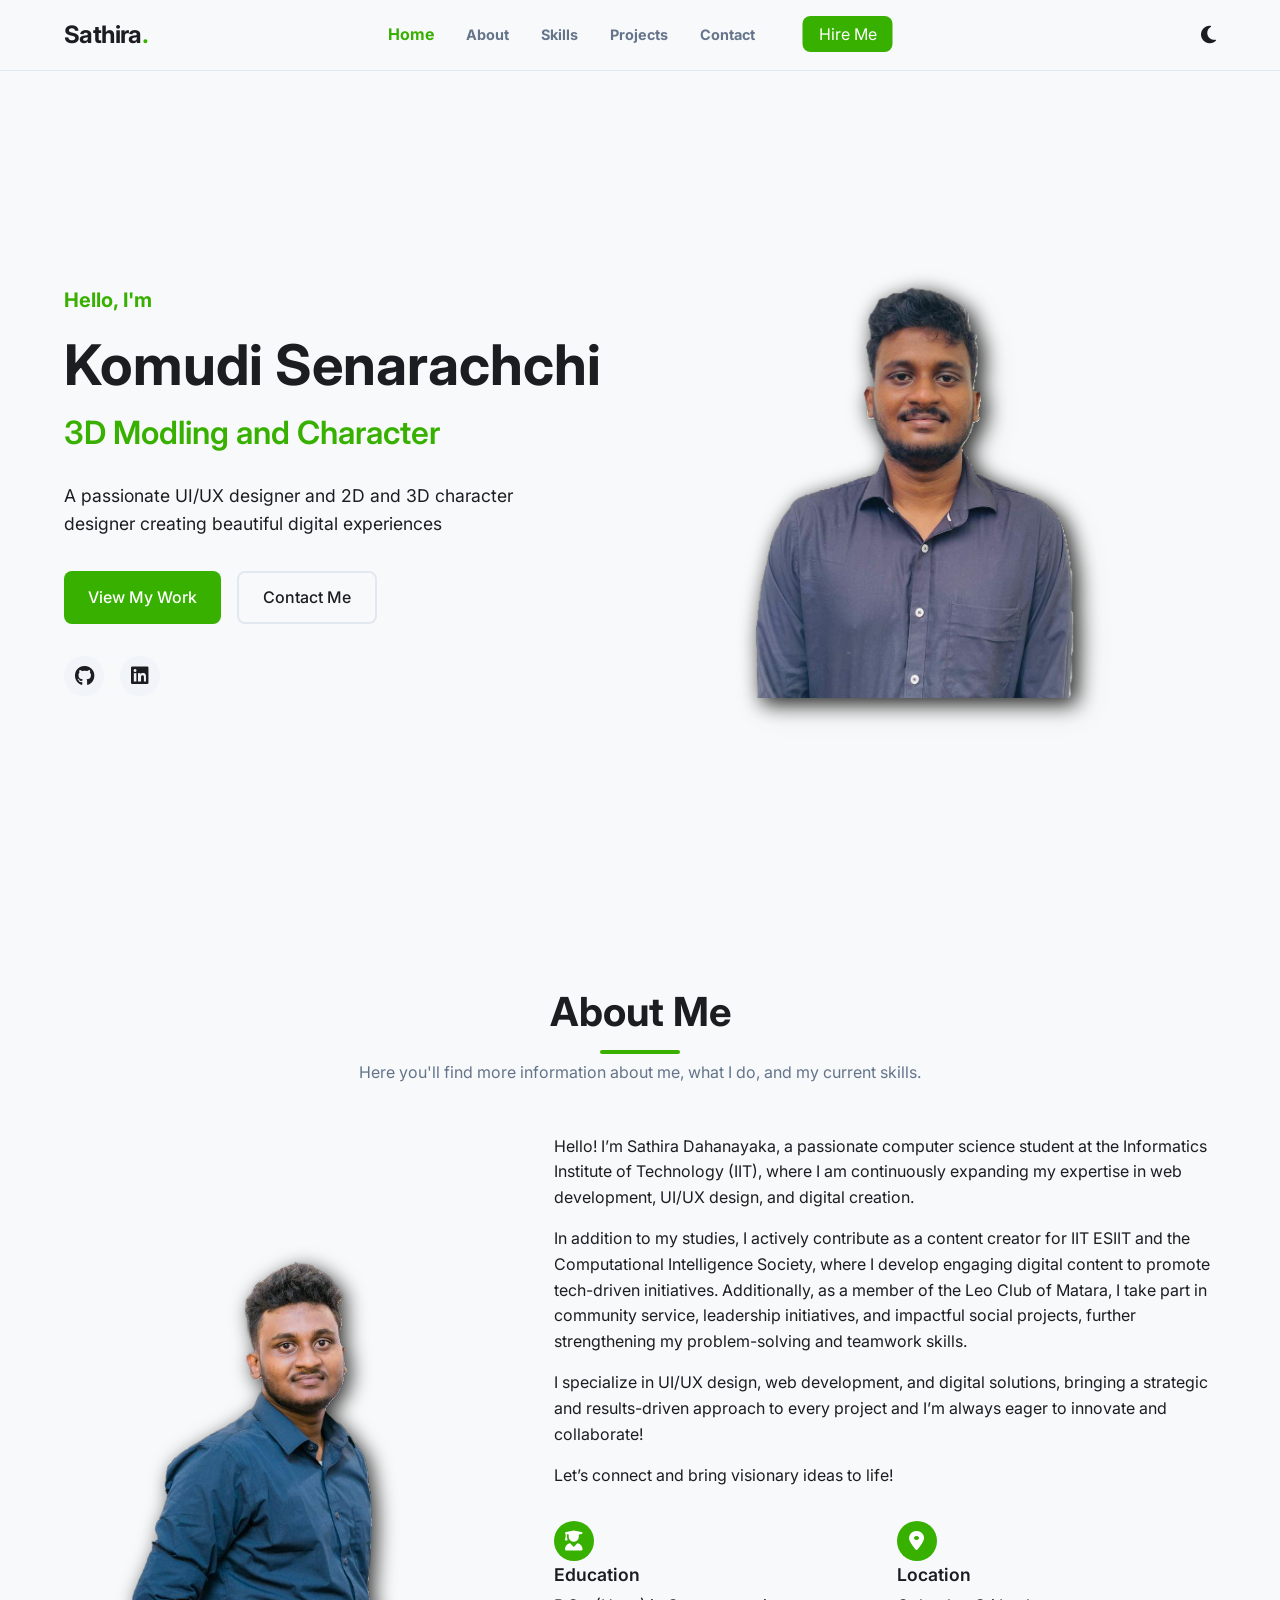
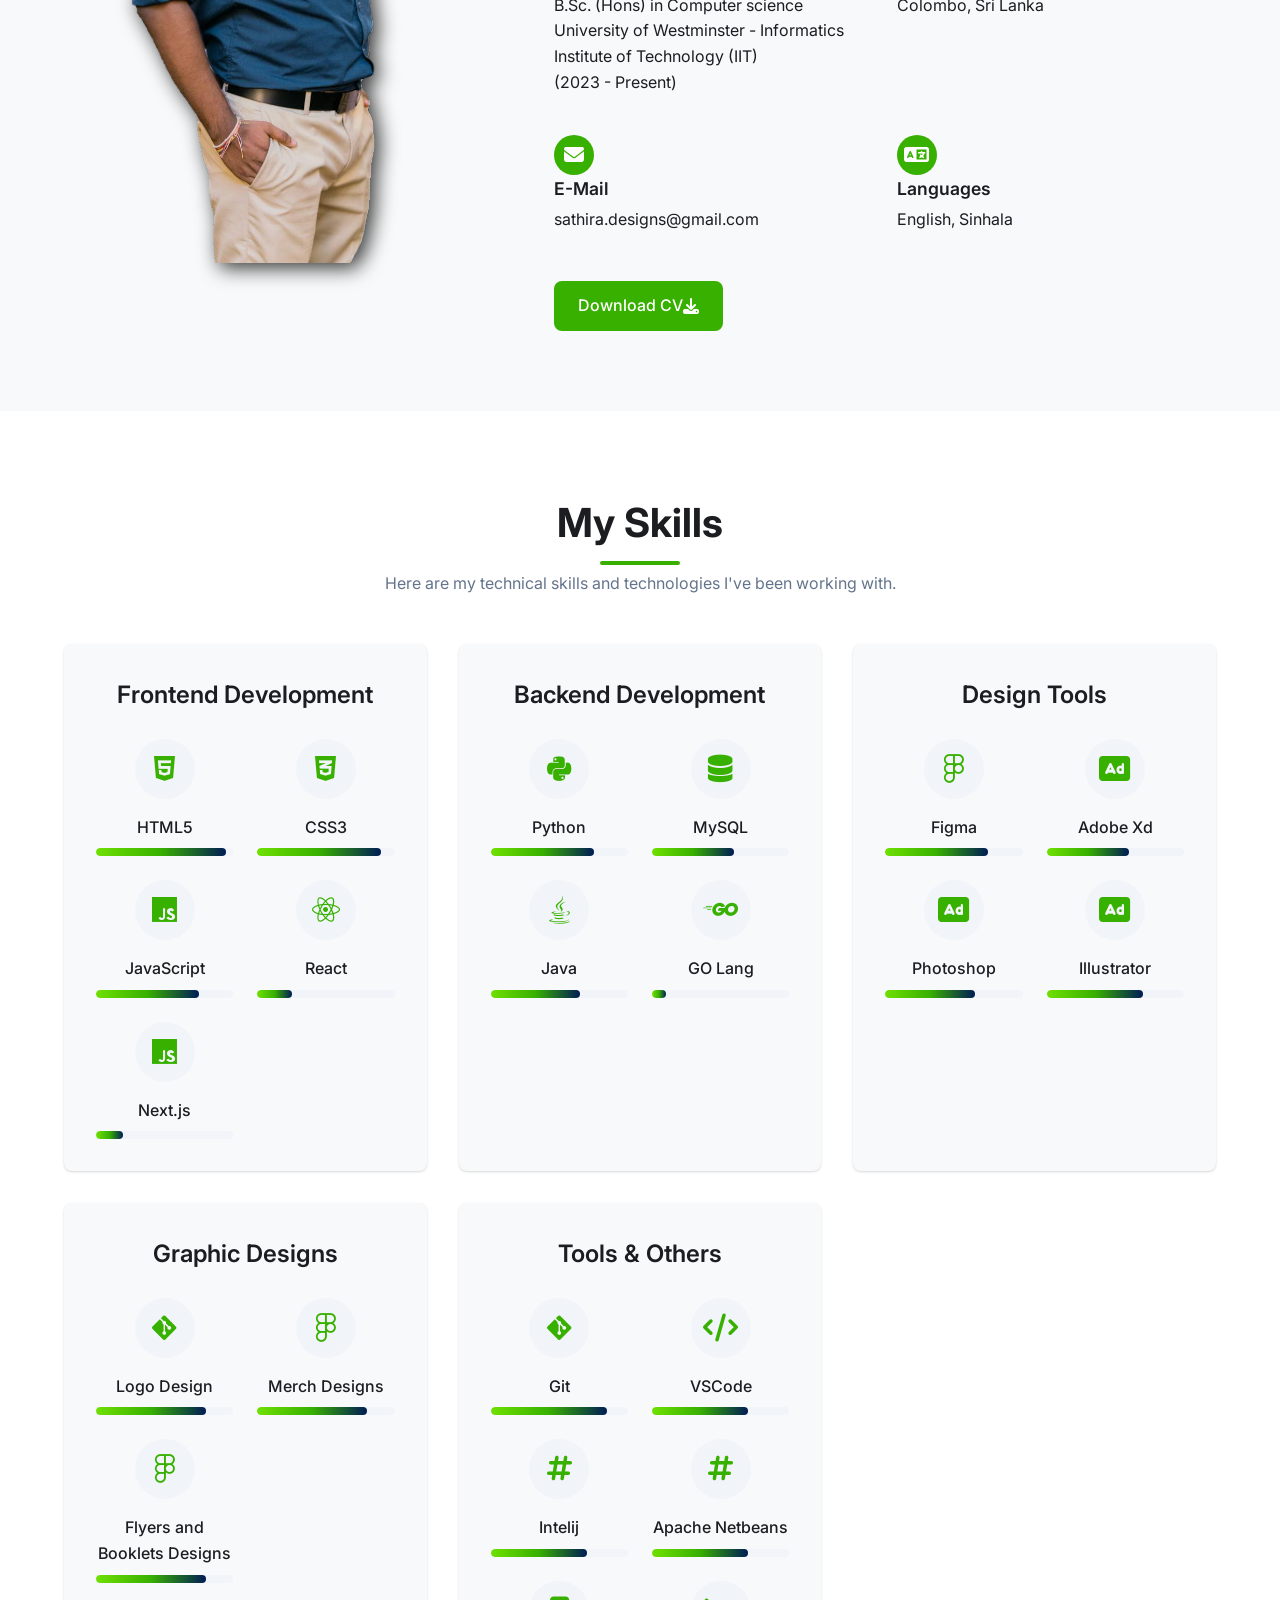
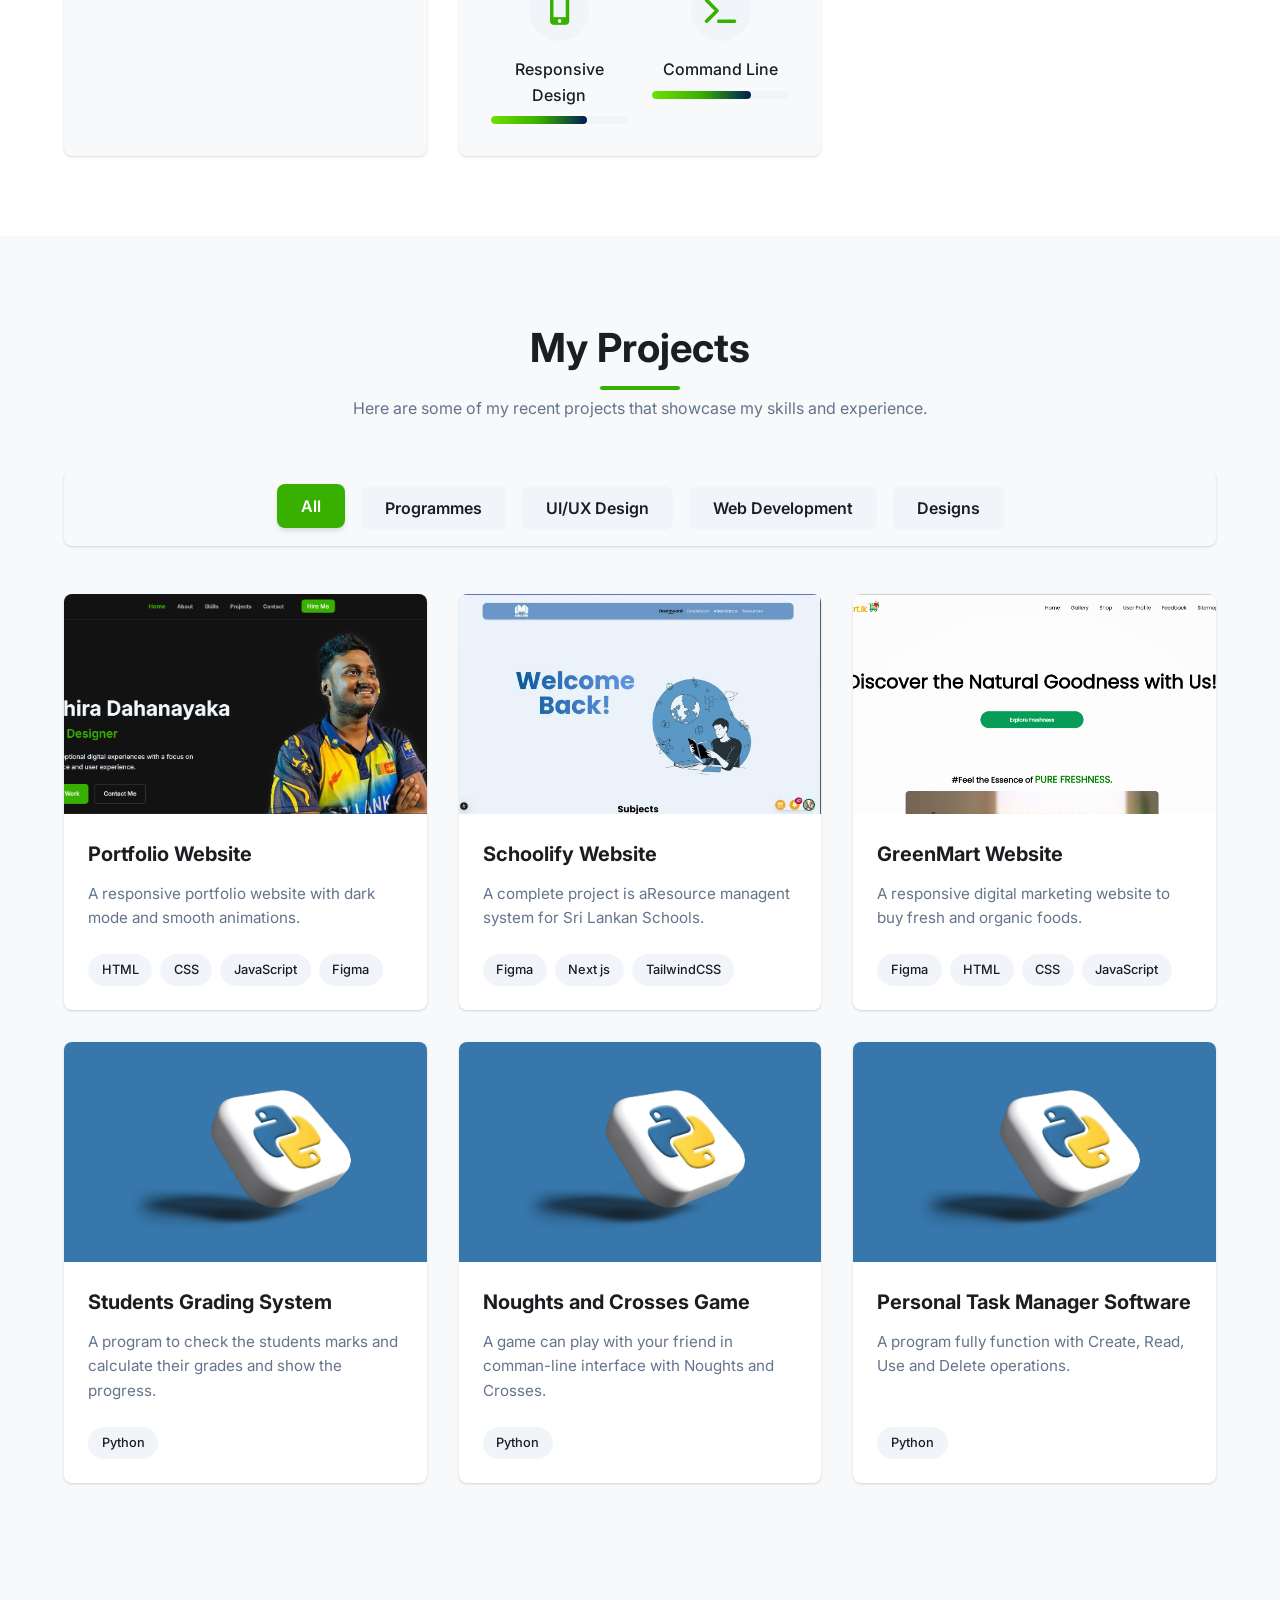
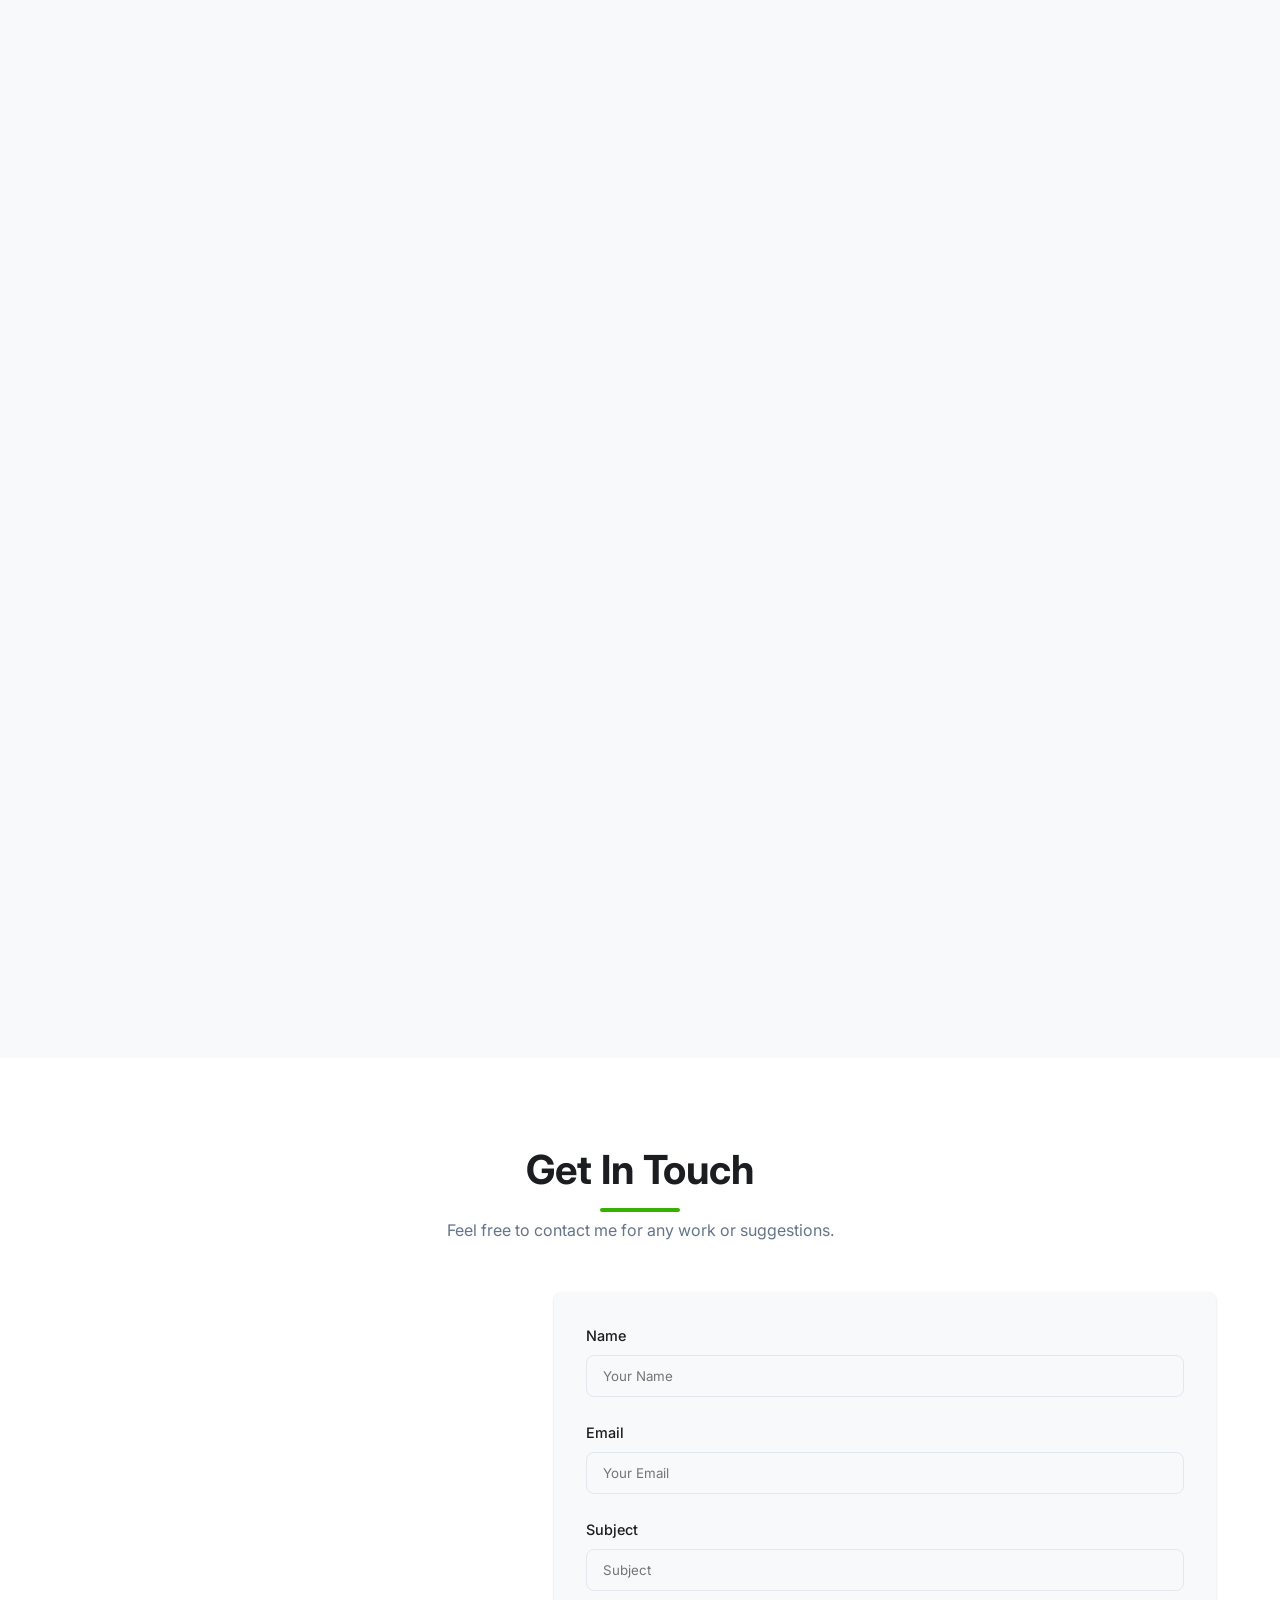
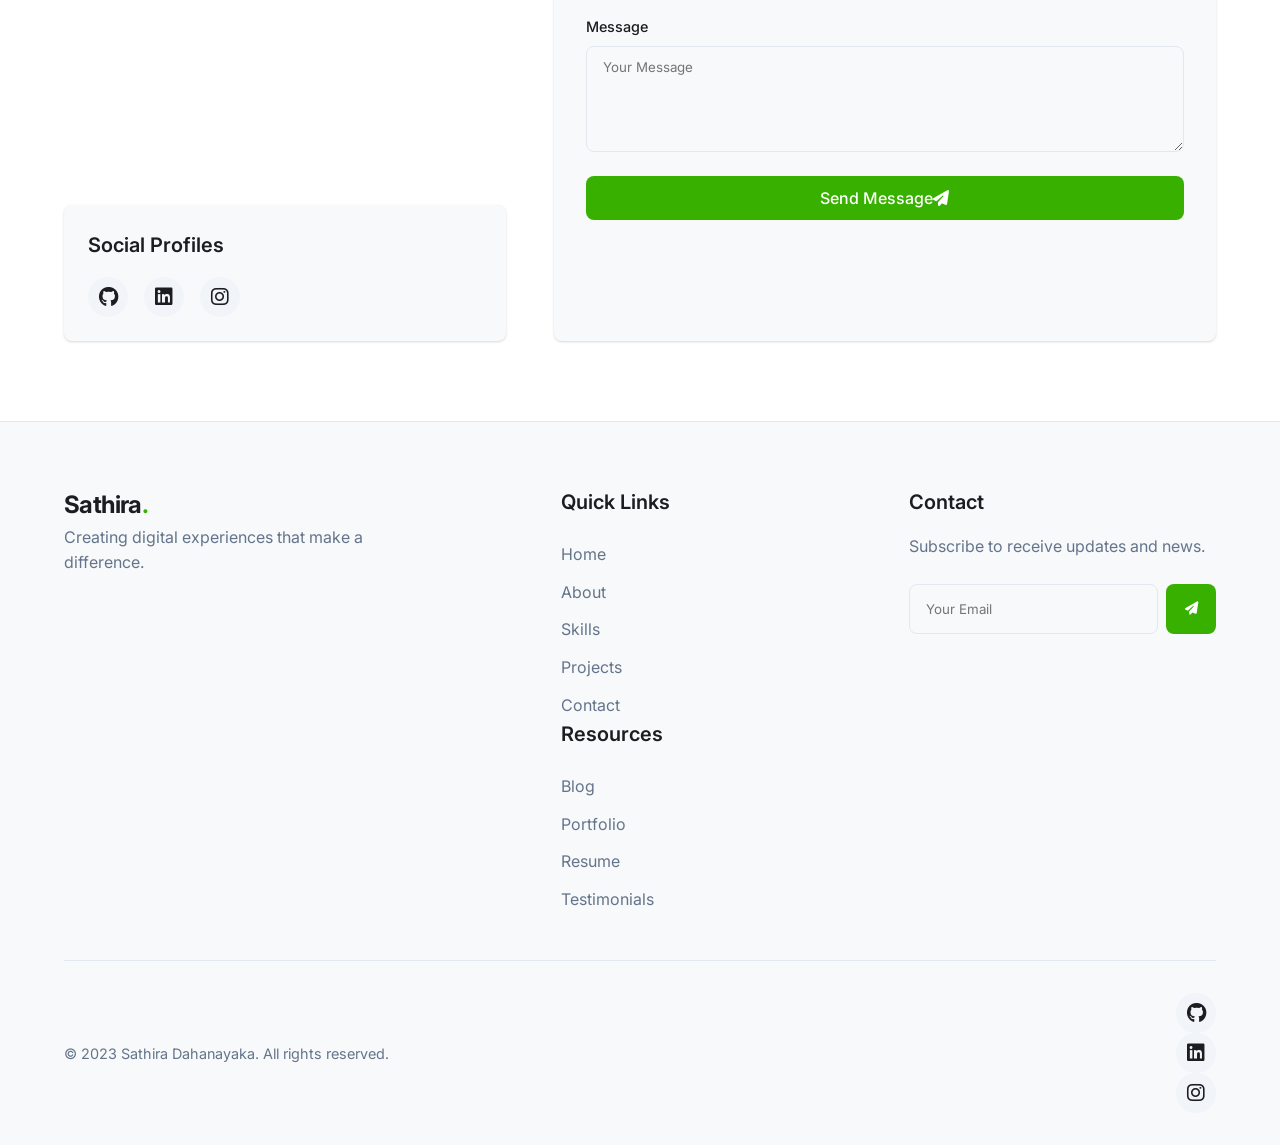
==== commit 4ce31acb: "new portfolio" ====
--- a/index.html
+++ b/index.html
@@ -3,8 +3,8 @@
     <head>
         <meta charset="UTF-8">
         <meta name="viewport" content="width=device-width, initial-scale=1.0">
-        <title>Sathira Dahanayaka | Portfolio</title>
-        <meta name="description" content="Sathira Dahanayaka's portfolio website showcasing skills, projects, and contact information.">
+        <title>Komudi Senarachchi | Portfolio</title>
+        <meta name="description" content="Komudi's portfolio website showcasing skills, projects, and contact information.">
         <link rel="stylesheet" href="styles.css">
         <link rel="icon" href="Assests/Port3.ico" sizes="64x64">
         <link rel="apple-touch-icon" sizes="180x180" href="Port2.png">
@@ -45,9 +45,9 @@
                 <div class="hero-content">
                     <div class="hero-text">
                         <p class="hero-greeting">Hello, I'm</p>
-                        <h1 class="hero-name">Sathira Dahanayaka</h1>
+                        <h1 class="hero-name">Komudi Senarachchi</h1>
                         <h2 class="hero-title"><span id="typing-text" class="typing-text"></span><span class="typing-effect-separator"> </span></h2>
-                        <p class="hero-description">A passionate UI/UX designer and front-end developer crafting beautiful digital experiences</p>
+                        <p class="hero-description">A passionate UI/UX designer and 2D and 3D character designer creating beautiful digital experiences</p>
                         <!-- <p class="hero-description">I build exceptional digital experiences with a focus on performance and user experience.</p> -->
                         <div class="hero-cta">
                             <a href="#projects" class="btn btn-primary">View My Work</a>
@@ -60,7 +60,7 @@
                     </div>
                     <div class="hero-image">
                         <div class="image-container">
-                            <img src="Assests/IMG.png" alt="Sathira Dahanayaka" class="profile-image">
+                            <img src="Assests/IMG.png" alt="Komudi Senarachchi" class="profile-image">
                         </div>
                     </div>
                 </div>
@@ -69,7 +69,7 @@
         </section>
 
         <!-- About Section -->
-        <section id="about" class="section-padding"> 
+        <section id="about" class="section-padding">
             <div class="container">
                 <div class="section-header">
                     <h2 class="section-title">About Me</h2>
@@ -125,7 +125,7 @@
                                 </div>
                             </div>
                         </div>
-                        <a href="Assests/Sathira_Dahanayaka.pdf" class="btn btn-primary">Download CV <i class="fas fa-download"></i></a>
+                        <a href="Assests/Sathira_Dahanayaka_new.pdf" class="btn btn-primary">Download CV <i class="fas fa-download"></i></a>
                     </div>
                 </div>
             </div>
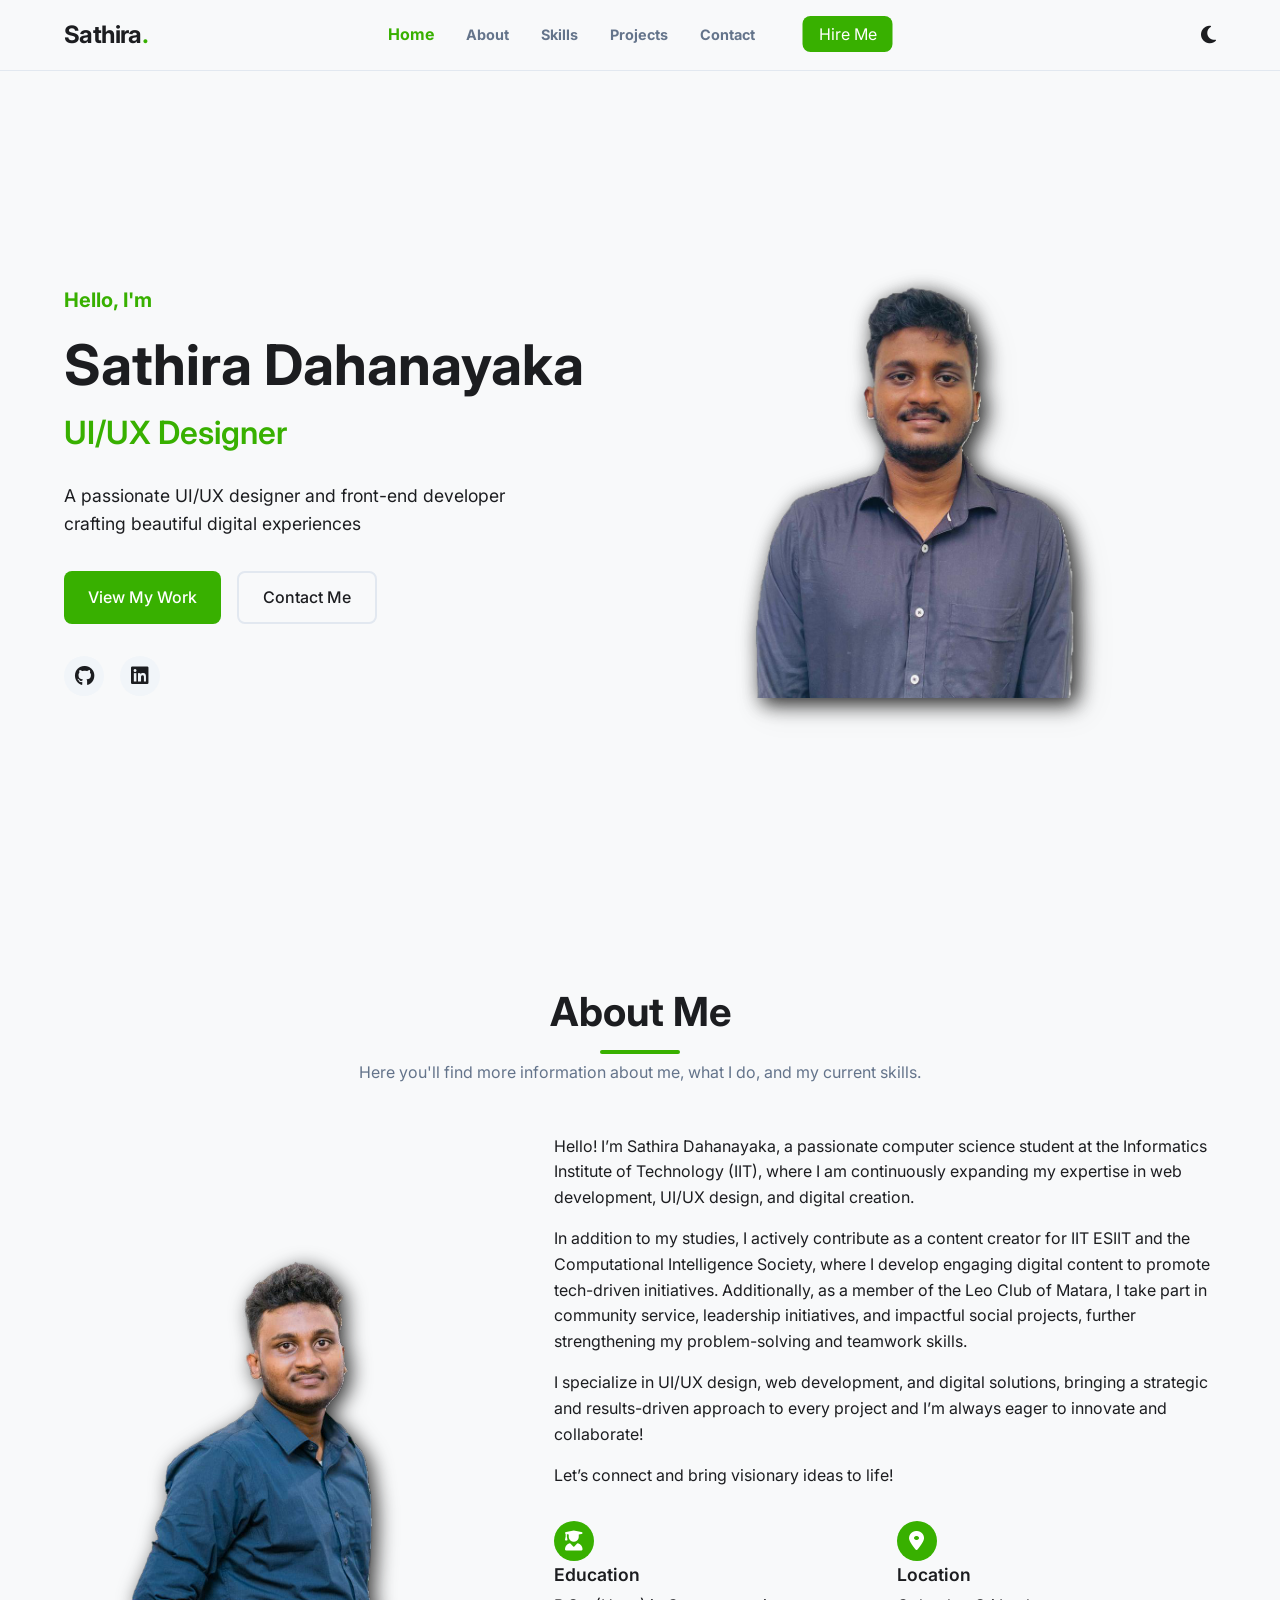
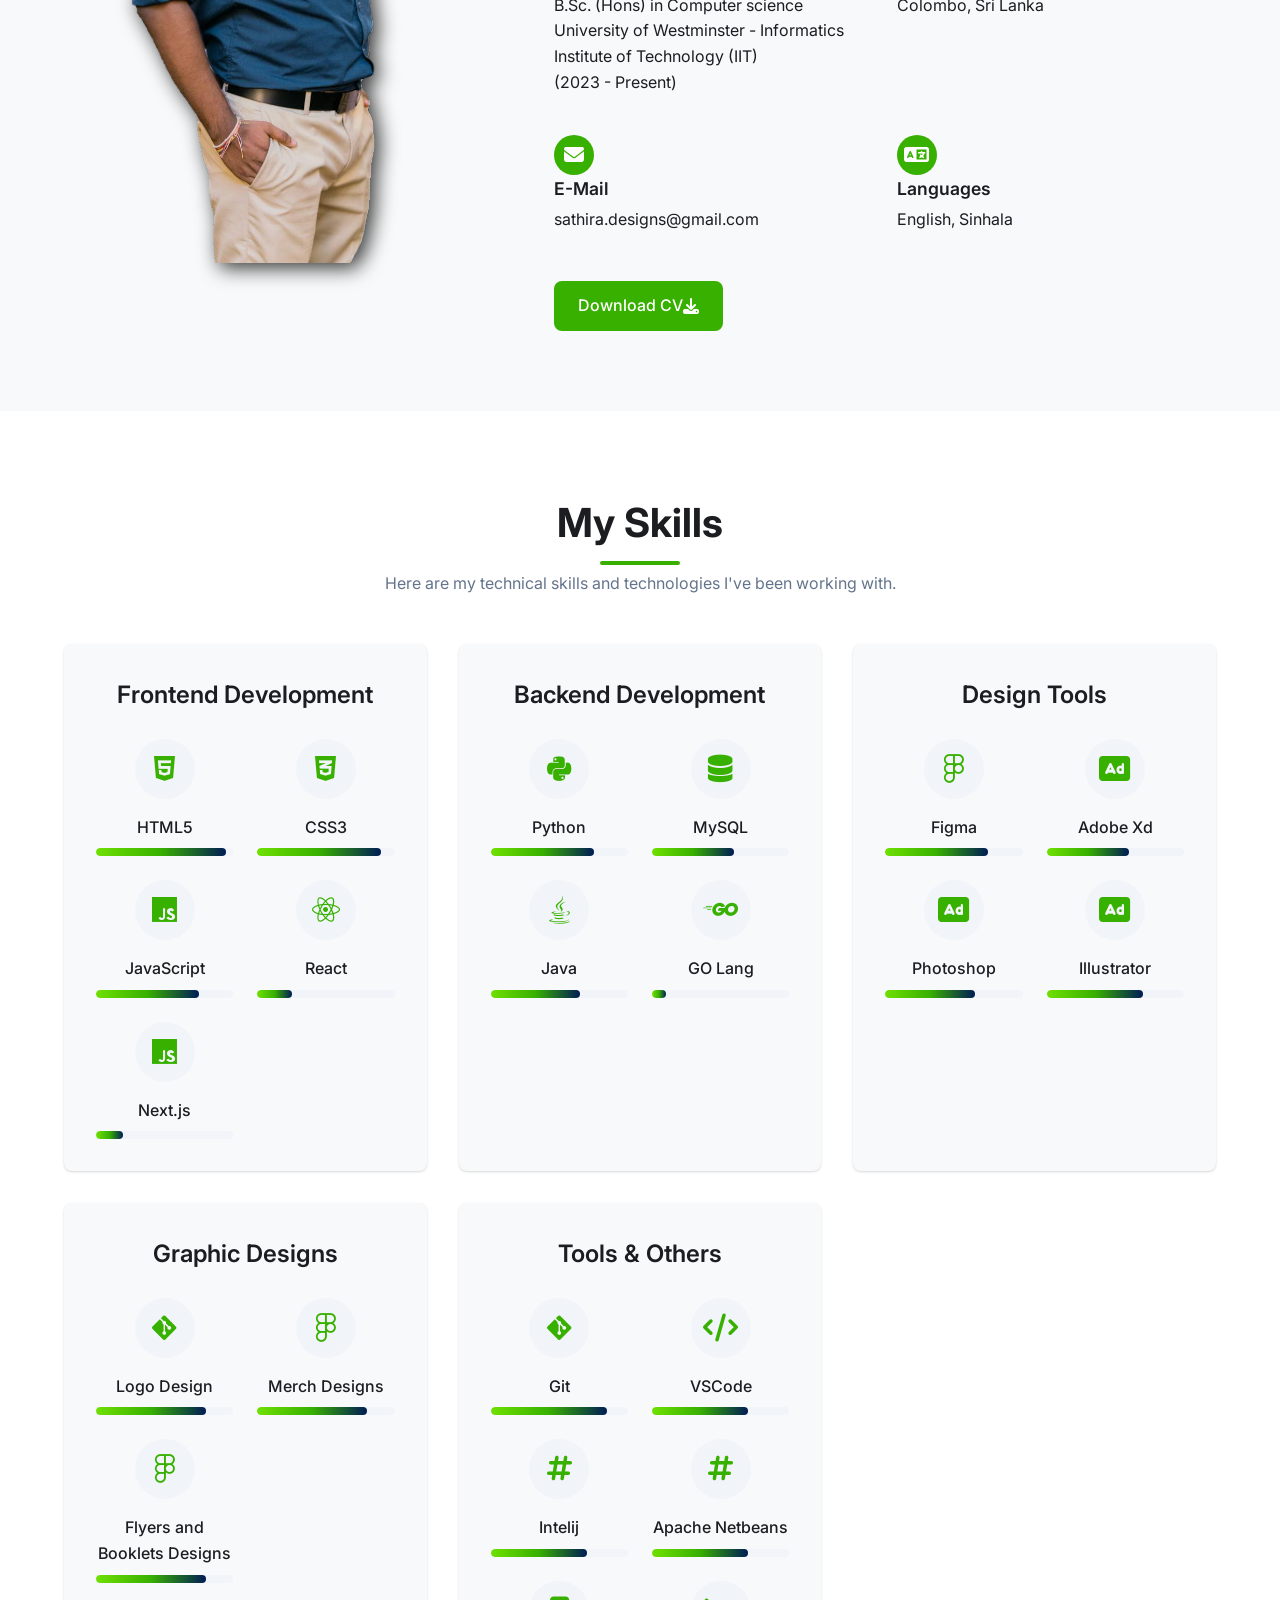
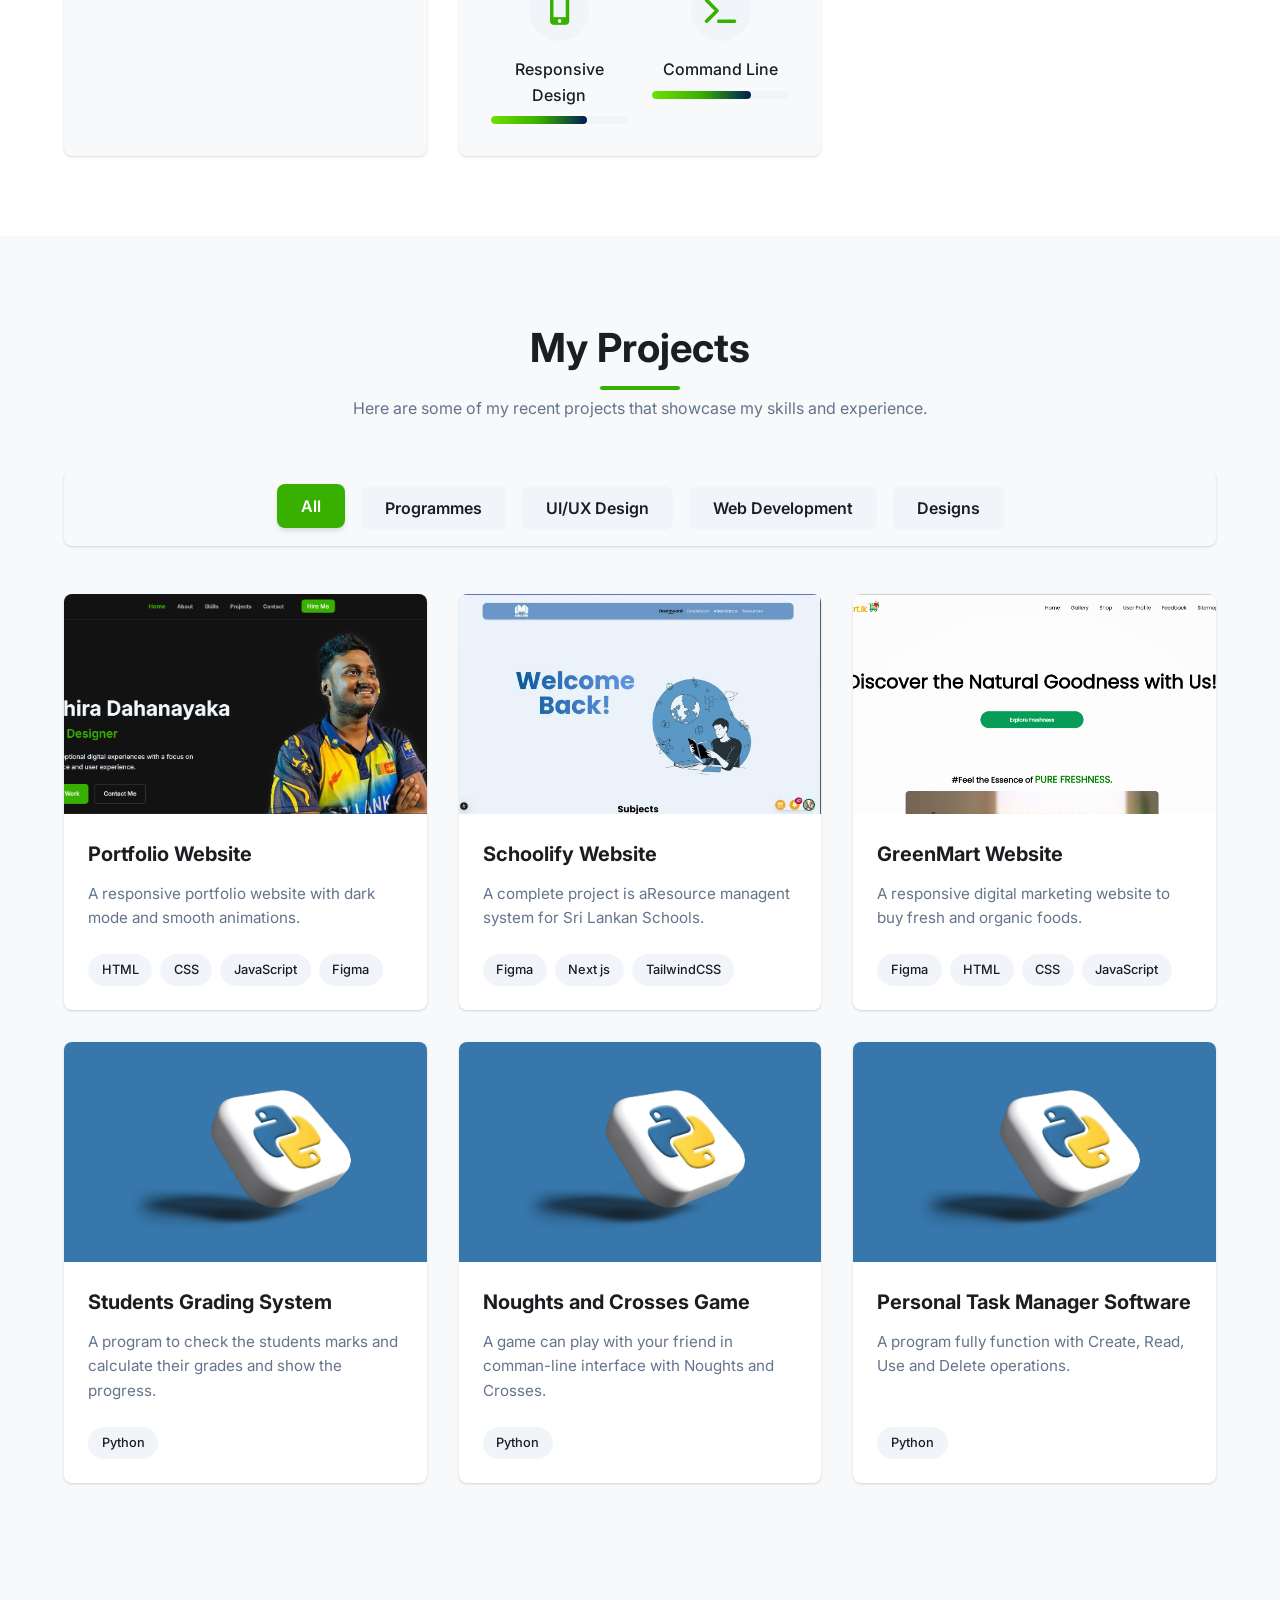
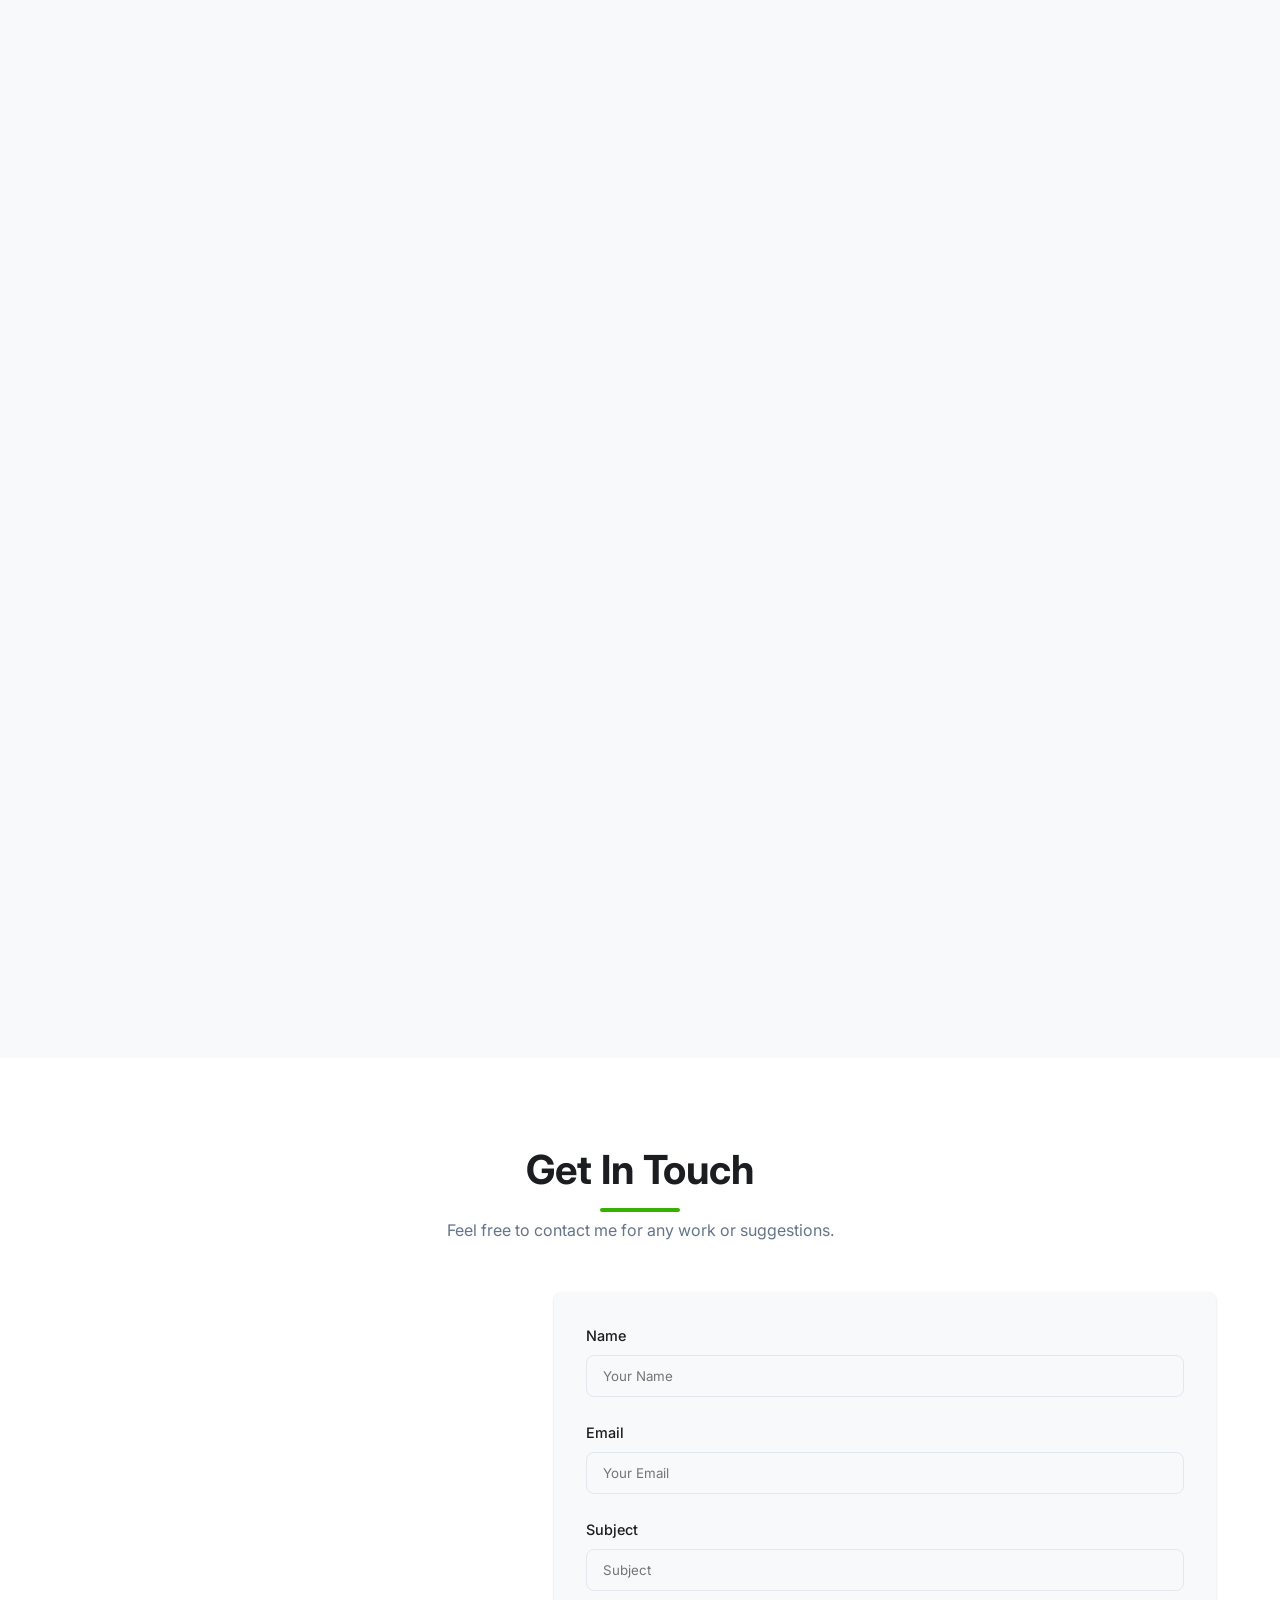
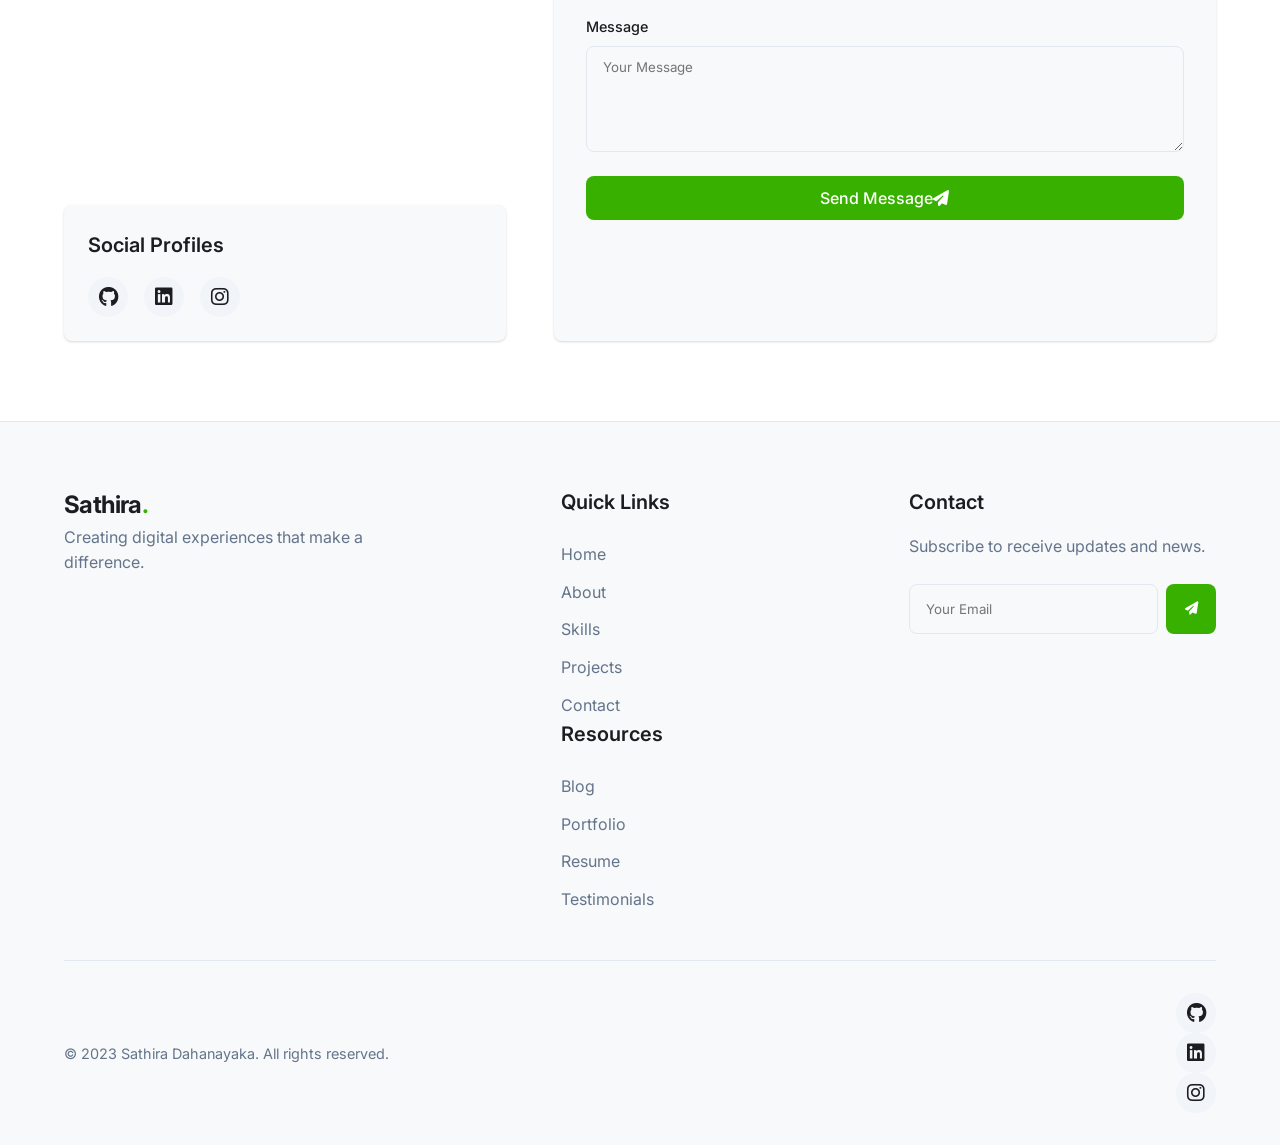
==== commit 83886937: "New Changes" ====
--- a/index.html
+++ b/index.html
@@ -3,8 +3,8 @@
     <head>
         <meta charset="UTF-8">
         <meta name="viewport" content="width=device-width, initial-scale=1.0">
-        <title>Komudi Senarachchi | Portfolio</title>
-        <meta name="description" content="Komudi's portfolio website showcasing skills, projects, and contact information.">
+        <title>Sathira Dahanayaka | Portfolio</title>
+        <meta name="description" content="Sathira Dahanayaka's portfolio website showcasing skills, projects, and contact information.">
         <link rel="stylesheet" href="styles.css">
         <link rel="icon" href="Assests/Port3.ico" sizes="64x64">
         <link rel="apple-touch-icon" sizes="180x180" href="Port2.png">
@@ -45,9 +45,9 @@
                 <div class="hero-content">
                     <div class="hero-text">
                         <p class="hero-greeting">Hello, I'm</p>
-                        <h1 class="hero-name">Komudi Senarachchi</h1>
+                        <h1 class="hero-name">Sathira Dahanayaka</h1>
                         <h2 class="hero-title"><span id="typing-text" class="typing-text"></span><span class="typing-effect-separator"> </span></h2>
-                        <p class="hero-description">A passionate UI/UX designer and 2D and 3D character designer creating beautiful digital experiences</p>
+                        <p class="hero-description">A passionate UI/UX designer and front-end developer crafting beautiful digital experiences</p>
                         <!-- <p class="hero-description">I build exceptional digital experiences with a focus on performance and user experience.</p> -->
                         <div class="hero-cta">
                             <a href="#projects" class="btn btn-primary">View My Work</a>
@@ -60,7 +60,7 @@
                     </div>
                     <div class="hero-image">
                         <div class="image-container">
-                            <img src="Assests/IMG.png" alt="Komudi Senarachchi" class="profile-image">
+                            <img src="Assests/IMG.png" alt="Sathira Dahanayaka" class="profile-image">
                         </div>
                     </div>
                 </div>
